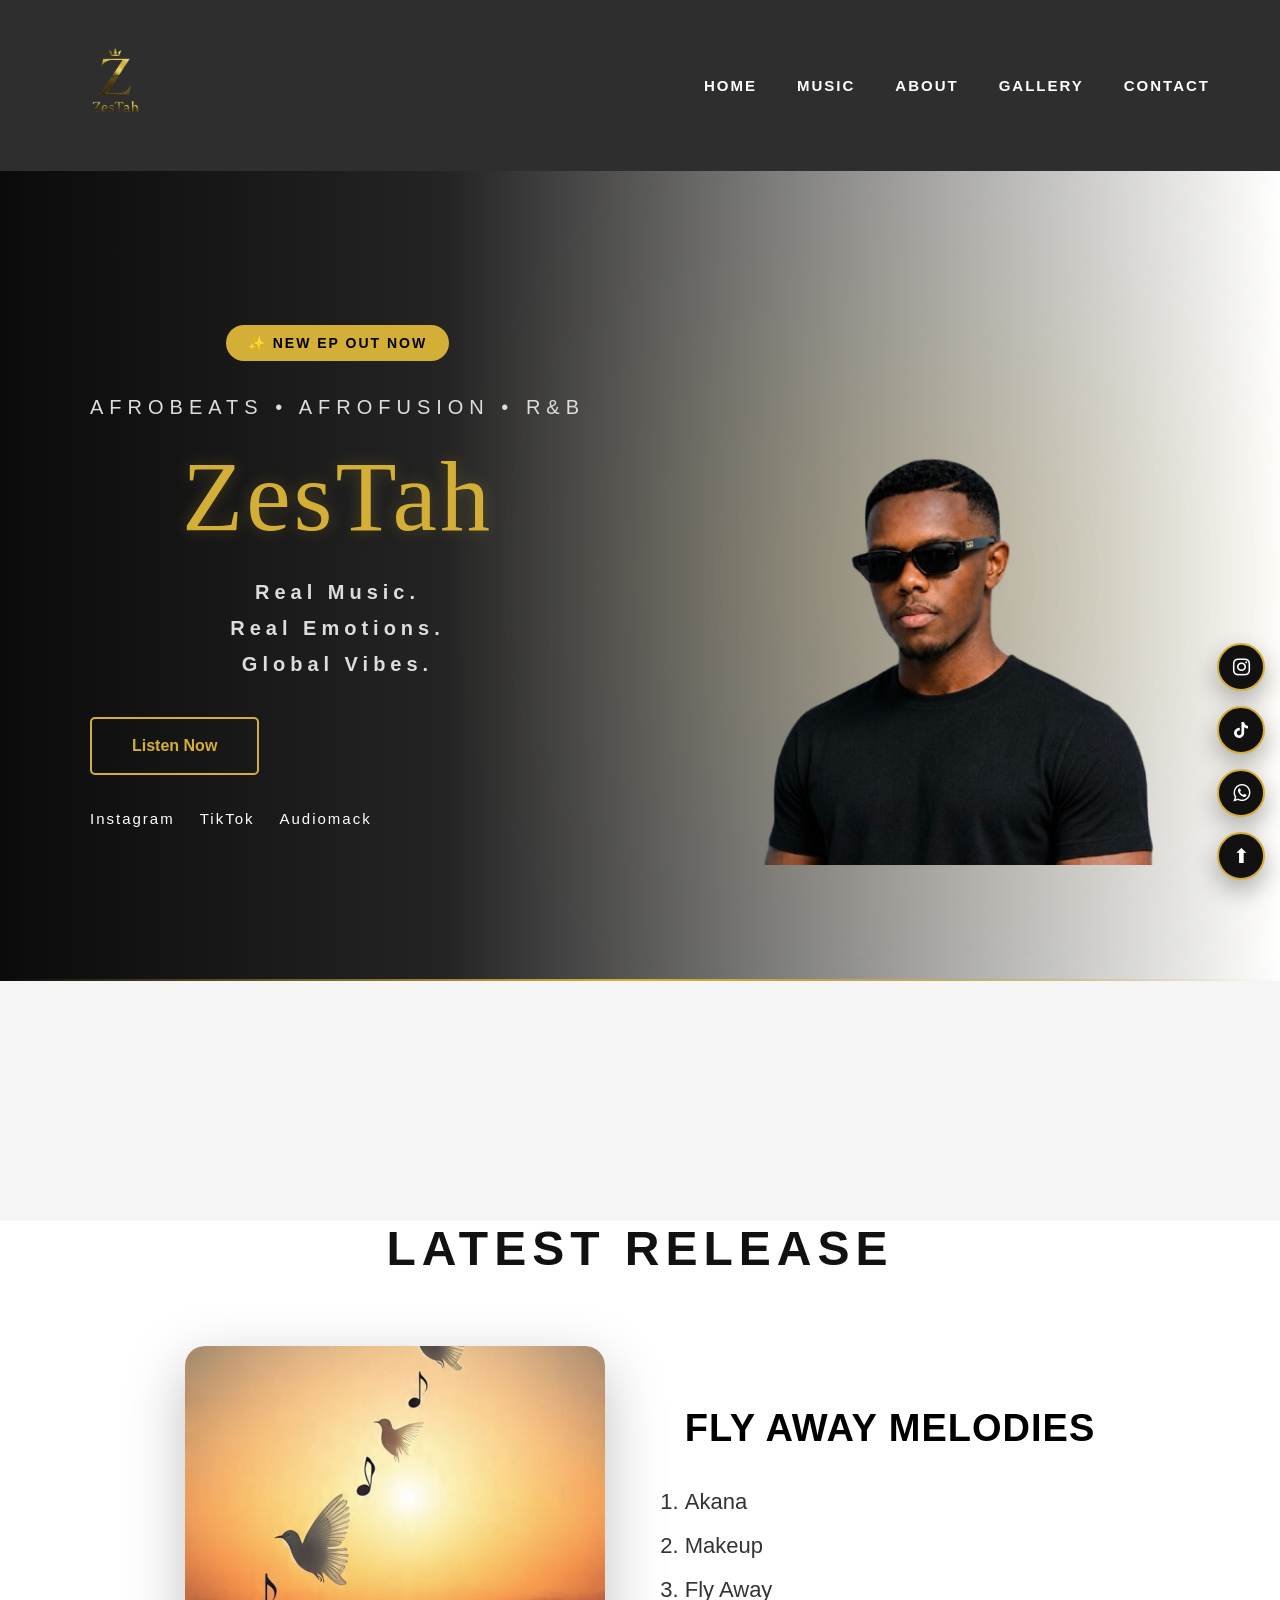
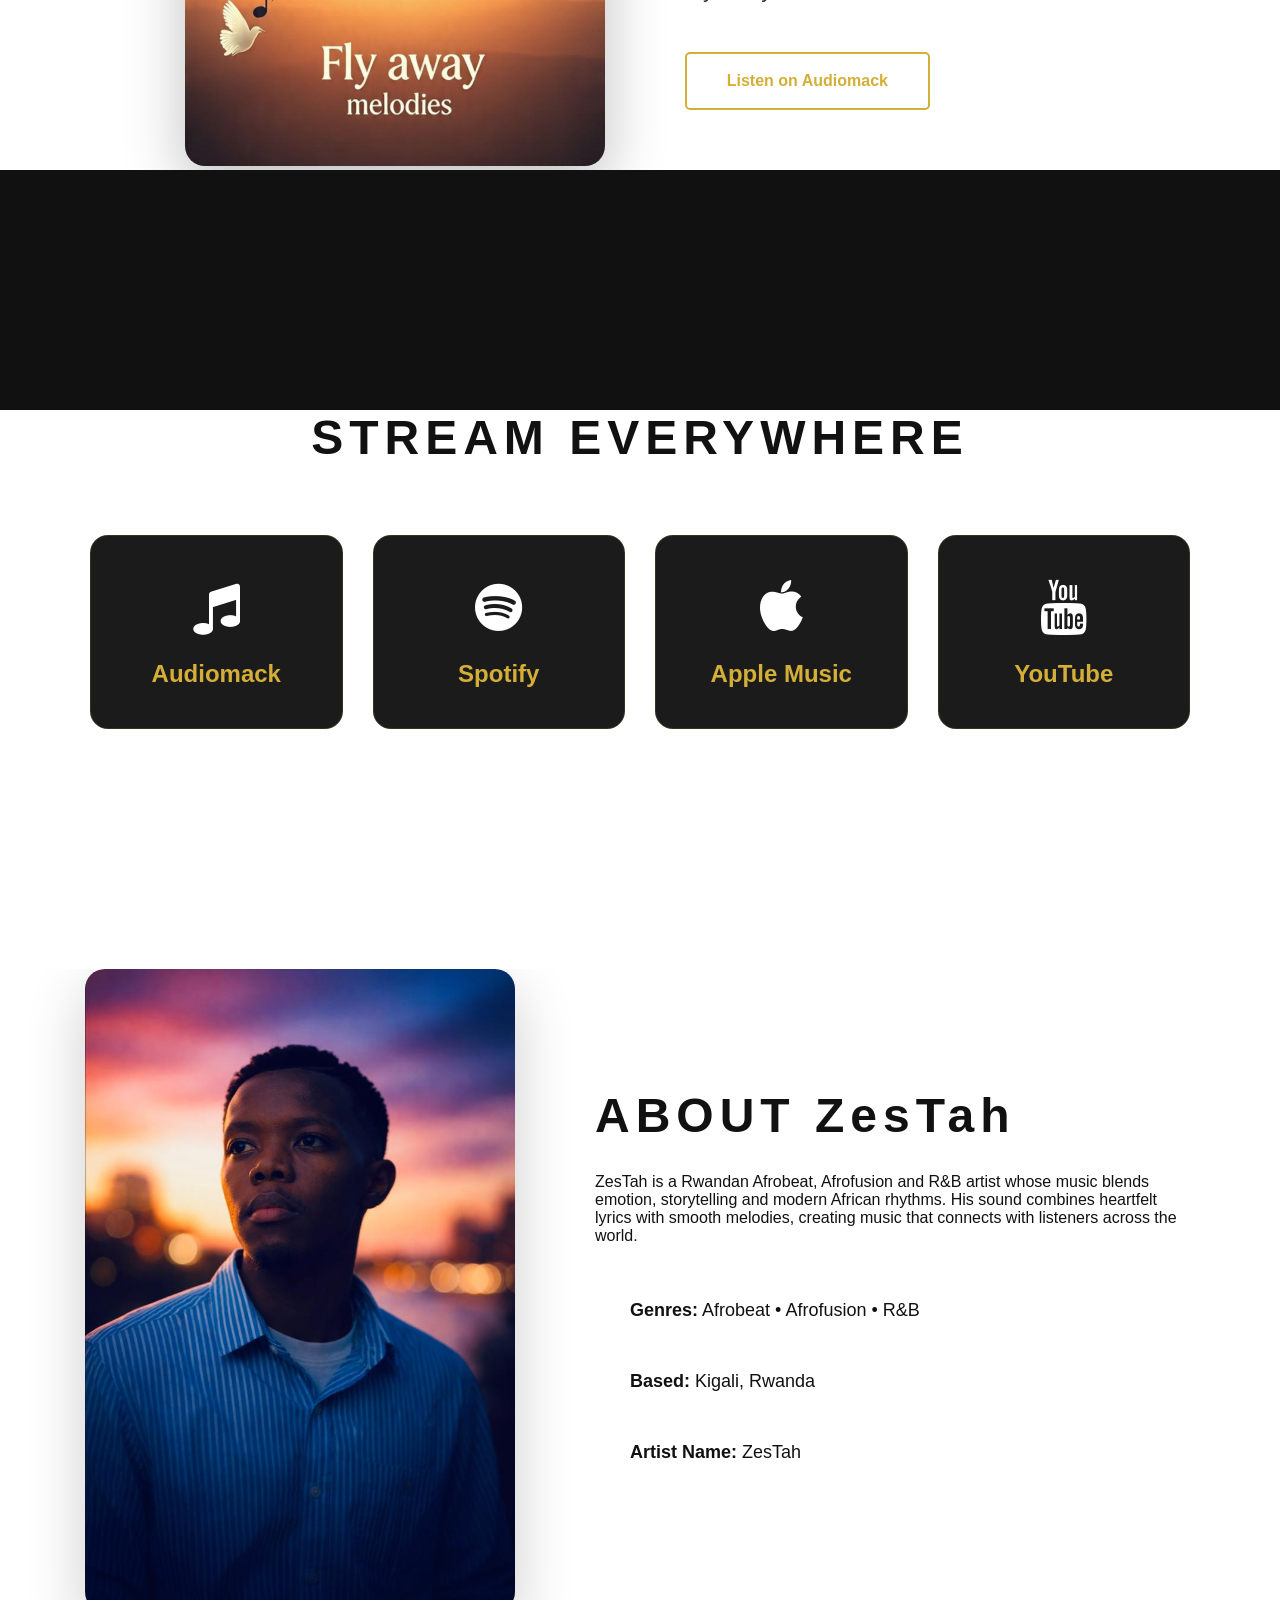
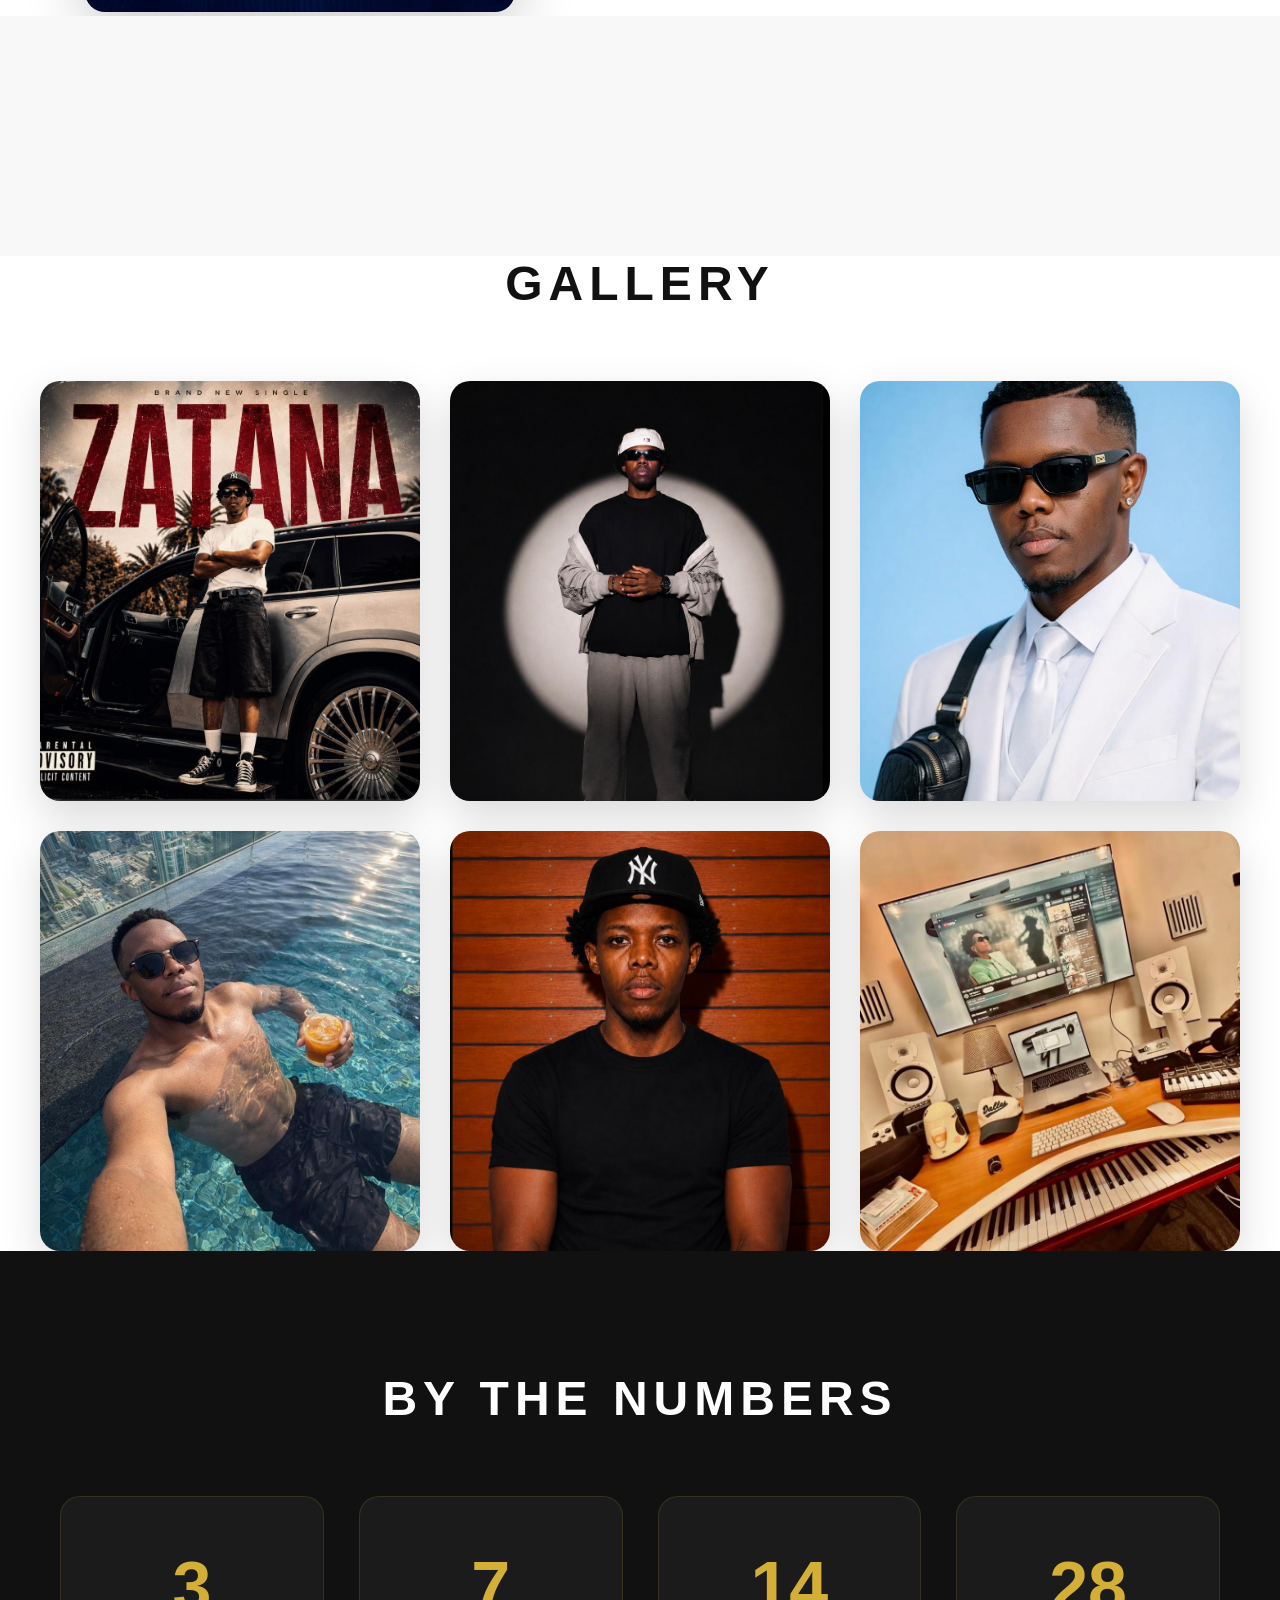
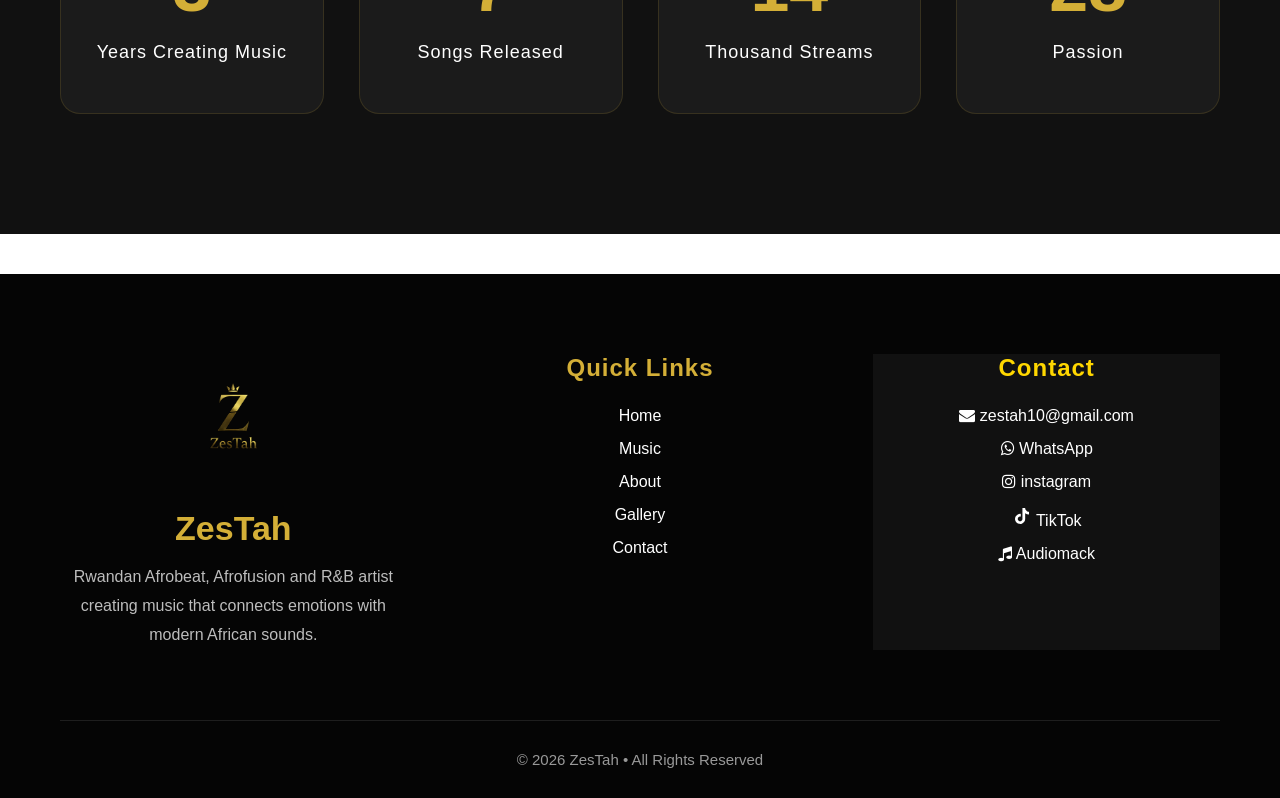
==== src/home/index.html @ 608566f7 "Add files via upload" ====
<!DOCTYPE html>
<html lang="en">

<head>

    <meta charset="UTF-8">

    <meta name="viewport" content="width=device-width, initial-scale=1.0">

    <title>ZesTah | Official Website</title>

    <meta name="description" content="Official website of ZesTah - Afrobeat, Afrofusion & R&B artist from Rwanda.">

    <meta name="keywords" content="ZesTah,Rwanda,Afrobeats,Music,Artist">

    <meta name="author" content="ZesTah">

    <link rel="icon" href="../../assets/logos/logo.png">

    <link rel="stylesheet" href="index.css">

    <link rel="stylesheet" href="https://cdnjs.cloudflare.com/ajax/libs/font-awesome/4.7.0/css/font-awesome.min.css">

    <script defer src="index.js"></script>

</head>

<body>

    <!-- ================= LOADER ================= -->

    <div id="loader">

        <div class="loader-content">

            <img src="../../assets/logos/logo.png" class="loader-logo" alt="ZesTah Logo">

            <h1>ZesTah</h1>

            <div class="loader-line"></div>

        </div>

    </div>
    <!-- SCROLL PROGRESS -->

    <div id="progress-bar"></div>

    <div id="top"></div>

    <nav>

        <img src="../../assets/logos/logo.png" class="logo" alt="ZesTah Logo">

        <div class="menu-toggle" id="menu-toggle">
            ☰
        </div>

        <div class="nav-links" id="nav-links">

            <a href="#top">Home</a>
            <a href="#music">Music</a>
            <a href="#about">About</a>
            <a href="#gallery">Gallery</a>
            <a href="#contact">Contact</a>

        </div>

    </nav>

    <!-- HERO -->
    <section class="hero hidden">

        <div class="hero-content">

            <span class="hero-badge">
                ✨ NEW EP OUT NOW
            </span>

            <p class="genre">
                AFROBEATS • AFROFUSION • R&B
            </p>

            <h1>ZesTah</h1>

            <p class="tagline">
                Real Music.<br>
                Real Emotions.<br>
                Global Vibes.
            </p>

            <div class="hero-buttons">

                <a class="btn" href="https://audiomack.com/ya_zestah/album/fly-away-melodies?share-user-id=39836770"
                    target="_blank" rel="noopener noreferrer">

                    Listen Now
                </a>

            </div>

            <div class="social-links">

                <a href="https://www.instagram.com/zest_the_1st" target="_blank">
                    Instagram
                </a>

                <a href="https://www.tiktok.com/@_zestah_" target="_blank">
                    TikTok
                </a>

                <a href="https://audiomack.com/ya_zestah" target="_blank">
                    Audiomack
                </a>

            </div>

        </div>

        <div class="hero-image">

            <div class="gold-glow"></div>

            <img src="../../assets/images/image.10.photo.png" class="artist-image" alt="ZesTah">

        </div>

    </section>

    <!-- MUSIC SECTION -->
    <section id="music" class="hidden"></section>

    <h2 class="section-title">LATEST RELEASE</h2>

    <div class="music-container">

        <div class="album-image">

            <img src="../../assets/covers/fly-away-melodies.jpg" alt="Fly Away Melodies">

        </div>

        <div class="album-info">

            <h3>FLY AWAY MELODIES</h3>

            <ol>
                <li>Akana</li>
                <li>Makeup</li>
                <li>Fly Away</li>
            </ol>

            <a href="https://audiomack.com/ya_zestah/album/fly-away-melodies?share-user-id=39836770" target="_blank"
                rel="noopener noreferrer" class="btn">
                Listen on Audiomack
            </a>

        </div>

    </div>

    </section>
    <section id="streaming" class="hidden"></section>

    <h2 class="section-title">STREAM EVERYWHERE</h2>

    <div class="streaming-grid">

        <a href="https://audiomack.com/ya_zestah" target="_blank" rel="noopener noreferrer" class="stream-card">
            <i class="fa fa-music"></i>
            <h4>Audiomack</h4>
        </a>

        <a href="#" class="stream-card">
            <i class="fa fa-spotify" aria-hidden="true"></i>
            <h4>Spotify</h4>
        </a>

        <a href="#" class="stream-card">
            <i class="fa fa-apple" aria-hidden="true"></i>
            <h4>Apple Music</h4>
        </a>

        <a href="#" class="stream-card">
            <i class="fa fa-youtube" aria-hidden="true"></i>
            <h4>YouTube</h4>
        </a>

    </div>

    </section>
    <!-- ABOUT -->

    <section id="about" class="hidden"></section>

    <div class="about-container">

        <div class="about-image">
            <img src="../../assets/images/photo.image.png.jpeg" alt="ZesTah">
        </div>

        <div class="about-text">

            <h2 class="section-title">ABOUT ZesTah</h2>

            <p>
                ZesTah is a Rwandan Afrobeat, Afrofusion and R&B artist whose
                music blends emotion, storytelling and modern African rhythms.
                His sound combines heartfelt lyrics with smooth melodies,
                creating music that connects with listeners across the world.
            </p>

            <div class="about-details">

                <div class="detail">
                    <span></span>
                    <p><strong>Genres:</strong> Afrobeat • Afrofusion • R&B</p>
                </div>

                <div class="detail">
                    <span></span>
                    <p><strong>Based:</strong> Kigali, Rwanda</p>
                </div>

                <div class="detail">
                    <span></span>
                    <p><strong>Artist Name:</strong> ZesTah</p>
                </div>

            </div>

        </div>

    </div>

    </section>
    <!-- GALLERY -->

    <section id="gallery" class="hidden"></section>

    <h2 class="section-title">GALLERY</h2>

    <div class="gallery-grid">

        <div class="gallery-item">
            <img src="../../assets/gallery/1st image.png.jpeg" alt="ZesTah">
        </div>

        <div class="gallery-item">
            <img src="../../assets/gallery/image.new. photo.jpeg" alt="ZesTah">
        </div>

        <div class="gallery-item">
            <img src="../../assets/gallery/3rd image.png.jpeg" alt="ZesTah">
        </div>

        <div class="gallery-item">
            <img src="../../assets/gallery/image. photo.pnj.jpeg" alt="ZesTah">
        </div>

        <div class="gallery-item">
            <img src="../../assets/gallery/image new.png.jpeg" alt="ZesTah">
        </div>

        <div class="gallery-item">
            <img src="../../assets/gallery/6th image.png.jpeg" alt="ZesTah">
        </div>

    </div>

    <!-- ================= STATS ================= -->

    <section id="stats">

        <h2 class="section-title">BY THE NUMBERS</h2>

        <div class="stats-grid">

            <div class="stat-box">

                <h2 class="counter" data-target="8">0</h2>

                <p>Years Creating Music</p>

            </div>

            <div class="stat-box">

                <h2 class="counter" data-target="25">0</h2>

                <p>Songs Released</p>

            </div>

            <div class="stat-box">

                <h2 class="counter" data-target="50">0</h2>

                <p>Thousand Streams</p>

            </div>

            <div class="stat-box">

                <h2 class="counter" data-target="100">0</h2>

                <p>Passion</p>

            </div>

        </div>

    </section>

    </section>
    <!-- FOOTER -->
    <footer class="footer">

        <div class="footer-container">

            <!-- LEFT -->

            <div class="footer-column">

                <img src="../../assets/logos/logo.png" class="footer-logo" alt="ZesTah">

                <h2>ZesTah</h2>

                <p>

                    Rwandan Afrobeat, Afrofusion and R&B artist creating music that
                    connects emotions with modern African sounds.

                </p>

            </div>

            <!-- CENTER -->

            <div class="footer-column">

                <h3>Quick Links</h3>

                <a href="#top">Home</a>

                <a href="#music">Music</a>

                <a href="#about">About</a>

                <a href="#gallery">Gallery</a>

                <a href="#contact">Contact</a>

            </div>

            <!-- RIGHT -->

            <div class="footer-column" id="contact">

                <h3>Contact</h3>

                <a href="mailto:zestah10@gmail.com">

                    <i class="fa fa-envelope"></i>
                    zestah10@gmail.com

                </a>

                <a href="https://wa.me/250786679471" target="_blank">

                    <i class="fa fa-whatsapp"></i> WhatsApp

                </a>

                <a href="https://www.instagram.com/zest_the_1st" target="_blank">

                    <i class="fa fa-instagram"></i>
                    instagram
                </a>


                <a href="https://www.tiktok.com/@_zestah_" target="_blank">

                    <svg xmlns="http://www.w3.org/2000/svg" height="20" width="20" viewBox="0 0 640 640">
                        <path fill="rgb(255, 255, 255)"
                            d="M544.5 273.9C500.5 274 457.5 260.3 421.7 234.7L421.7 413.4C421.7 446.5 411.6 478.8 392.7 506C373.8 533.2 347.1 554 316.1 565.6C285.1 577.2 251.3 579.1 219.2 570.9C187.1 562.7 158.3 545 136.5 520.1C114.7 495.2 101.2 464.1 97.5 431.2C93.8 398.3 100.4 365.1 116.1 336C131.8 306.9 156.1 283.3 185.7 268.3C215.3 253.3 248.6 247.8 281.4 252.3L281.4 342.2C266.4 337.5 250.3 337.6 235.4 342.6C220.5 347.6 207.5 357.2 198.4 369.9C189.3 382.6 184.4 398 184.5 413.8C184.6 429.6 189.7 444.8 199 457.5C208.3 470.2 221.4 479.6 236.4 484.4C251.4 489.2 267.5 489.2 282.4 484.3C297.3 479.4 310.4 469.9 319.6 457.2C328.8 444.5 333.8 429.1 333.8 413.4L333.8 64L421.8 64C421.7 71.4 422.4 78.9 423.7 86.2C426.8 102.5 433.1 118.1 442.4 131.9C451.7 145.7 463.7 157.5 477.6 166.5C497.5 179.6 520.8 186.6 544.6 186.6L544.6 274z" />
                    </svg>
                    TikTok
                </a>

                <a href="https://audiomack.com/ya_zestah" target="_blank">

                    <i class="fa fa-music"></i>
                    Audiomack
                </a>

            </div>

        </div>

        <div class="footer-bottom">

            © 2026 ZesTah • All Rights Reserved

        </div>

    </footer>

    <!-- LIGHTBOX -->

    <div class="lightbox" id="lightbox">

        <span class="close-lightbox">&times;</span>

        <img id="lightbox-img" src="" alt="Gallery Image">

    </div>

    <script src="index.js"></script>

    <!-- FLOATING SOCIALS -->

    <div class="floating-socials">

        <a href="https://www.instagram.com/zest_the_1st" target="_blank" title="Instagram">
            <i class="fa fa-instagram
             "></i>
        </a>

        <a href="https://www.tiktok.com/@_zestah_" target="_blank" title="TikTok">
            <svg xmlns="http://www.w3.org/2000/svg" height="20" width="20"
                viewBox="0 0 640 640"><!--!Font Awesome Free v7.3.1 by @fontawesome - https://fontawesome.com License - https://fontawesome.com/license/free Copyright 2026 Fonticons, Inc.-->
                <path fill="rgb(255, 255, 255)"
                    d="M544.5 273.9C500.5 274 457.5 260.3 421.7 234.7L421.7 413.4C421.7 446.5 411.6 478.8 392.7 506C373.8 533.2 347.1 554 316.1 565.6C285.1 577.2 251.3 579.1 219.2 570.9C187.1 562.7 158.3 545 136.5 520.1C114.7 495.2 101.2 464.1 97.5 431.2C93.8 398.3 100.4 365.1 116.1 336C131.8 306.9 156.1 283.3 185.7 268.3C215.3 253.3 248.6 247.8 281.4 252.3L281.4 342.2C266.4 337.5 250.3 337.6 235.4 342.6C220.5 347.6 207.5 357.2 198.4 369.9C189.3 382.6 184.4 398 184.5 413.8C184.6 429.6 189.7 444.8 199 457.5C208.3 470.2 221.4 479.6 236.4 484.4C251.4 489.2 267.5 489.2 282.4 484.3C297.3 479.4 310.4 469.9 319.6 457.2C328.8 444.5 333.8 429.1 333.8 413.4L333.8 64L421.8 64C421.7 71.4 422.4 78.9 423.7 86.2C426.8 102.5 433.1 118.1 442.4 131.9C451.7 145.7 463.7 157.5 477.6 166.5C497.5 179.6 520.8 186.6 544.6 186.6L544.6 274z" />
            </svg>
        </a>

        <a href="https://wa.me/250786679471" target="_blank" title="WhatsApp">
            <i class="fa fa-whatsapp"></i>

        </a>

        <a href="#top" title="Back to Top">
            ⬆
        </a>

    </div>
</body>

</html>
---- src/home/index.css ----
body {
    margin: 0;
    font-family: Arial, sans-serif;
    background: #ffffff;
    color: #111;
    font-family: 'Lucida Sans', 'Lucida Sans Regular', 'Lucida Grande', 'Lucida Sans Unicode', Geneva, Verdana, sans-serif;
}

*,
*::before,
*::after {
    box-sizing: border-box;
    margin: 0;
    padding: 0;
}

/* NAV */
nav {
    display: flex;
    justify-content: space-between;
    align-items: center;
    padding: 18px 70px;
    background: rgba(0, 0, 0, .82);
    backdrop-filter: blur(18px);
    position: sticky;
    top: 0;
    z-index: 1000;
}

nav h1 {
    margin: 0;
    font-size: 22px;
    letter-spacing: 2px;
}

nav div {
    display: flex;
    gap: 40px;
}

nav a {
    color: white;
    text-decoration: none;
    font-size: 15px;
    font-weight: 600;
    letter-spacing: 2px;
    text-transform: uppercase;
    transition: .35s;
    position: relative;
}

nav a::after {
    content: "";
    position: absolute;
    left: 0;
    bottom: -6px;
    width: 0;
    height: 2px;
    background: #d4af37;
    transition: .3s;
}

nav a:hover::after {
    width: 100%;
}

nav a:hover {
    color: #d4af37;
}

html {
    scroll-behavior: smooth;
}


/* HERO */
.hero {
    display: flex;
    align-items: center;
    justify-content: space-between;
    min-height: calc(100vh - 90px);
    padding: 60px 90px;
    background: linear-gradient(90deg,
            #0b0b0b 0%,
            #242424 35%,
            #9d9d9d 70%,
            #ffffff 100%);
    overflow: hidden;
    position: relative;
}

.hero::after {
    content: "";
    position: absolute;
    bottom: 0;
    left: 0;
    width: 100%;
    height: 2px;
    background: linear-gradient(90deg,
            transparent,
            #d4af37,
            transparent);
}

.hero p {
    font-size: 20px;
    margin-top: 10px;
    color: #ddd;
}

.btn {
    display: inline-block;
    padding: 18px 40px;
    border: 2px solid #d4af37;
    color: #d4af37;
    text-decoration: none;
    font-weight: bold;
    border-radius: 5px;
    transition: .4s;
}

.btn:hover {

    background: #d4af37;

    color: black;

    transform:

        translateY(-6px) scale(1.06);

    box-shadow:

        0 20px 50px rgba(212, 175, 55, .5);

}

a {
    transition: 0.3s;
}

/* a:hover {
    opacity: 0.7;
} */

/* SECTION */
section {
    padding: 120px 60px;
    text-align: center;
}

#music {
    background: #f5f5f5;
}

h3 {
    font-size: 40px;
    color: black;
    margin-bottom: 40px;
    letter-spacing: 1px;
}

/* EP CARD */


#about p {
    font-size: 18px;
    line-height: 1.8;
    color: #333;
}

/* FOOTER */
footer {
    background: black;
    color: white;
    text-align: center;
    padding: 20px;
    margin-top: 40px;
}

.logo {
    width: 90px;
    height: auto;
    display: block;
    transition: .3s;
}

.logo:hover {
    transform: scale(1.08) rotate(-2deg);
}

.hero-buttons {
    display: flex;
    gap: 20px;
    margin-top: 35px;
}

.secondary {
    background: transparent;
    color: white;
    border: 1px solid white;
}

.secondary:hover {
    background: white;
    color: black;
}

#contact {
    background: #111;
    color: white;
}

#contact h3 {
    color: gold;
}

#contact .btn {
    width: 200px;
    text-align: center;
}

@keyframes fadeUp {
    from {
        opacity: 0;
        transform: translateY(20px);
    }

    to {
        opacity: 1;
        transform: translateY(0);
    }
}

.hero-content {
    max-width: 550px;
    z-index: 2;
}

.artist-image {
    width: 520px;
    max-width: 100%;
    height: auto;
    object-fit: contain;
    animation: fadeUp 1.2s ease-out;
    transition: .4s;
}

.artist-image:hover {
    transform: scale(1.03);
}

.hero-content h1 {

    font-size: 100px;
    font-family: Georgia, serif;
    color: #d4af37;
    font-weight: 400;
    margin: 20px 0;
    letter-spacing: 3px;
    text-shadow:
        0 0 15px rgba(212, 175, 55, .25);

    animation: fadeUp 1s ease;

}

.genre {
    letter-spacing: 6px;
    font-size: 18px;
    color: white;
    text-transform: uppercase;
    margin-bottom: 20px;
}

.tagline {
    font-size: 36px;
    font-weight: 600;
    line-height: 1.8;
    color: white;
    letter-spacing: 5px;
}

/* ================= MUSIC ================= */


.section-title {
    text-align: center;
    font-size: 48px;
    letter-spacing: 6px;
    margin-bottom: 70px;
}

.music-container {
    max-width: 1200px;
    margin: auto;
    display: flex;
    align-items: center;
    justify-content: center;
    gap: 80px;
}

.album-image img {
    width: 420px;
    border-radius: 20px;
    box-shadow: 0 20px 60px rgba(0, 0, 0, .25);
}

.album-info {
    text-align: left;
}

.album-info h3 {
    font-size: 38px;
    margin-bottom: 30px;
}

.album-info ol {
    font-size: 22px;
    line-height: 2;
    margin-bottom: 40px;
}

.album-info li {
    color: #333;
}

/* ================= ABOUT ================= */

#about {
    background: #fff;
}

.about-container {
    max-width: 1200px;
    margin: auto;
    display: flex;
    align-items: center;
    justify-content: center;
    gap: 80px;
}

.about-image img {
    width: 430px;
    border-radius: 20px;
    box-shadow: 0 20px 60px rgba(0, 0, 0, .2);
}

.about-text {
    max-width: 600px;
    text-align: left;
}

.about-text .section-title {
    text-align: left;
    margin-bottom: 30px;
}

.about-details {
    margin-top: 40px;
}

.detail {
    display: flex;
    align-items: center;
    gap: 20px;
    margin-bottom: 20px;
    padding: 15px;
    border-radius: 12px;
    transition: .3s;
}

.detail:hover {
    background: #f3f3f3;
    transform: translateX(10px);
}

.detail span {
    font-size: 28px;
}

.detail p {
    margin: 0;
    font-size: 18px;
}

@media (max-width:768px) {

    .hero {
        flex-direction: column;
        text-align: center;
        padding: 60px 20px;
    }

    .hero-content h1 {
        font-size: 60px;
    }

    .genre {
        font-size: 14px;
    }

    .tagline {
        font-size: 24px;
    }

    .artist-image {
        width: 300px;
        margin-top: 40px;
    }

    nav {
        flex-direction: column;
        gap: 20px;
        padding: 20px;
    }

    section {
        padding: 80px 20px;
    }

    .music-container {
        flex-direction: column;
        text-align: center;
    }

    .album-info {
        text-align: center;
    }

    .album-image img {
        width: 300px;
    }

    .about-container {
        flex-direction: column;
        text-align: center;
    }

    .about-text {
        text-align: center;
    }

    .about-image img {
        width: 280px;
    }

    .detail {
        justify-content: center;
    }

    .streaming-grid {
        grid-template-columns: 1fr;
    }

    .gallery-grid {
        grid-template-columns: 1fr;
    }

    .gallery-item img {
        height: 350px;
    }

}


/* ================= STREAMING ================= */

#streaming {
    background: #111;
    color: white;
}

#streaming .section-title {
    color: #d4af37;
}

.streaming-grid {
    max-width: 1100px;
    text-align: center;
    margin: 60px auto 0;
    display: grid;
    grid-template-columns: repeat(auto-fit, minmax(220px, 1fr));
    gap: 30px;
}

.stream-card {
    background: #1b1b1b;
    border: 1px solid rgba(212, 175, 55, .15);
    border-radius: 18px;
    padding: 40px 20px;
    text-decoration: none;
    color: white;
    transition: .35s;
}

.stream-card:hover {
    transform: translateY(-10px);
    border-color: #d4af37;
    box-shadow: 0 1px 1px rgba(212, 175, 55, .3);
}

.stream-card {
    font-size: 55px;
}

.stream-card h4 {
    margin-top: 20px;
    font-size: 24px;
    color: #d4af37;
}

/* ================= GALLERY ================= */

#gallery {
    background: #f8f8f8;
}

.gallery-grid {
    max-width: 1200px;
    margin: 60px auto 0;
    display: grid;
    grid-template-columns: repeat(auto-fit, minmax(280px, 1fr));
    gap: 30px;
}

.gallery-item {
    overflow: hidden;
    border-radius: 20px;
    box-shadow: 0 15px 40px rgba(0, 0, 0, .15);
    cursor: pointer;
}

.gallery-item img {
    width: 100%;
    height: 420px;
    object-fit: cover;
    display: block;
    transition: transform .5s ease;
}

.gallery-item:hover img {
    transform: scale(1.08);
}

.gallery-item {

    transition: .45s;

}

.gallery-item:hover {

    transform:

        translateY(-12px) scale(1.02);

    box-shadow:

        0 25px 60px rgba(0, 0, 0, .25);

}

/* ===== PREMIUM HERO ===== */

.hero-badge {

    display: inline-block;
    padding: 10px 22px;
    background: #d4af37;
    color: black;
    font-weight: bold;
    border-radius: 40px;
    margin-bottom: 25px;
    letter-spacing: 2px;
    font-size: 14px;
}

.hero-image {

    position: relative;
    display: flex;
    justify-content: center;
    align-items: center;

}

.gold-glow {

    position: absolute;
    width: 420px;
    height: 420px;
    background: #d4af37;
    border-radius: 50%;
    filter: blur(140px);
    opacity: .28;
    z-index: 0;

}

.artist-image {

    position: relative;
    z-index: 2;
    top: 70px;

}

.social-links {

    display: flex;
    gap: 25px;
    margin-top: 35px;

}

.social-links a {

    color: white;
    text-decoration: none;
    font-size: 15px;
    letter-spacing: 2px;
    transition: .3s;

}

.social-links a:hover {

    color: #d4af37;
    transform: translateY(-3px);

}

/* ================= LIGHTBOX ================= */

.lightbox {

    position: fixed;
    top: 0;
    left: 0;
    width: 100%;
    height: 100%;
    background: rgba(0, 0, 0, .92);

    display: flex;
    justify-content: center;
    align-items: center;

    opacity: 0;
    visibility: hidden;

    transition: .35s;

    z-index: 9999;

}

.lightbox.active {

    opacity: 1;
    visibility: visible;

}

.lightbox img {

    max-width: 90%;
    max-height: 85%;
    border-radius: 18px;
    box-shadow: 0 25px 80px rgba(0, 0, 0, .6);

    animation: fadeUp .4s;

}

.close-lightbox {

    position: absolute;
    top: 30px;
    right: 45px;

    font-size: 55px;

    color: white;

    cursor: pointer;

    transition: .3s;

}

.close-lightbox:hover {

    color: #d4af37;

}

/* ================= SCROLL ANIMATIONS ================= */

.hidden {

    opacity: 0;
    transform: translateY(70px);
    transition: all .8s ease;

}

.show {

    opacity: 1;
    transform: translateY(0);

}

/* ================= MOBILE MENU ================= */

.menu-toggle {

    display: none;
    font-size: 35px;
    color: white;
    cursor: pointer;

}

.nav-links {

    display: flex;
    gap: 40px;

}

@media(max-width:768px) {

    .menu-toggle {

        display: block;

    }

    .nav-links {

        position: absolute;

        top: 80px;
        left: 0;

        width: 100%;

        background: #111;

        display: flex;
        flex-direction: column;

        align-items: center;

        padding: 30px 0;

        gap: 25px;

        transform: translateY(-150%);
        transition: .4s;

    }

    .nav-links.active {

        transform: translateY(0);

    }

}

.footer {

    padding: 60px 25px;

}

.footer-container {

    text-align: center;

}

.footer-column {

    align-items: center;

}

/* ================= FLOATING SOCIALS ================= */

.floating-socials {

    position: fixed;

    right: 25px;
    bottom: 35px;

    display: flex;
    flex-direction: column;

    gap: 15px;

    z-index: 999;

}

.floating-socials a {

    width: 55px;
    height: 55px;

    display: flex;
    justify-content: center;
    align-items: center;

    background: #111;

    color: white;

    text-decoration: none;

    font-size: 24px;

    border-radius: 50%;

    border: 2px solid #d4af37;

    transition: .35s;

    box-shadow: 0 10px 25px rgba(0, 0, 0, .3);

}

.floating-socials a:hover {

    background: #d4af37;

    color: black;

    transform: scale(1.15) rotate(10deg);

    box-shadow: 0 20px 35px rgba(212, 175, 55, .4);

}

.floating-socials {

    right: 15px;
    bottom: 20px;

}

.floating-socials a {

    width: 48px;
    height: 48px;

    font-size: 20px;

}

/* ================= STATS ================= */

#stats {

    background: #111;
    color: white;

}

.stats-grid {

    max-width: 1200px;
    margin: auto;

    display: grid;
    grid-template-columns: repeat(auto-fit, minmax(220px, 1fr));

    gap: 35px;

    margin-top: 60px;

}

.stat-box {

    background: #1b1b1b;

    padding: 50px 20px;

    border-radius: 20px;

    border: 1px solid rgba(212, 175, 55, .15);

    transition: .35s;

}

.stat-box:hover {

    transform: translateY(-10px);

    border-color: #d4af37;

    box-shadow: 0 20px 45px rgba(212, 175, 55, .18);

}

.counter {

    font-size: 70px;

    color: #d4af37;

    margin-bottom: 15px;

}

.stat-box p {

    font-size: 18px;

    color: white;

    letter-spacing: 1px;

}

/* ================= LOADER ================= */

#loader {

    position: fixed;

    top: 0;
    left: 0;

    width: 100%;
    height: 100%;

    background: #000;

    display: flex;
    justify-content: center;
    align-items: center;

    z-index: 99999;

    transition: opacity .8s ease,
        visibility .8s ease;

}

#loader.hide {

    opacity: 0;
    visibility: hidden;

}

.loader-content {

    text-align: center;

}

.loader-logo {

    width: 140px;

    animation: pulse 2s infinite;

}

.loader-content h1 {

    color: #d4af37;

    font-size: 70px;

    font-family: Georgia, serif;

    margin-top: 20px;

    letter-spacing: 4px;

}

.loader-line {

    width: 220px;
    height: 4px;

    background: #333;

    margin: 35px auto 0;

    border-radius: 50px;

    overflow: hidden;

    position: relative;

}

.loader-line::before {

    content: "";

    position: absolute;

    left: -100%;

    top: 0;

    width: 100%;
    height: 100%;

    background: #d4af37;

    animation: loading 2s linear infinite;

}

@keyframes loading {

    100% {

        left: 100%;

    }

}

@keyframes pulse {

    0% {

        transform: scale(1);

    }

    50% {

        transform: scale(1.08);

    }

    100% {

        transform: scale(1);

    }

}

/* ================= PROGRESS BAR ================= */

#progress-bar {

    position: fixed;

    top: 0;
    left: 0;

    width: 0%;
    height: 4px;

    background: #d4af37;

    z-index: 999999;

    box-shadow: 0 0 12px rgba(212, 175, 55, .7);

    transition: width .1s linear;

}

/* ================= FOOTER ================= */

.footer {

    background: #050505;

    color: white;

    padding: 80px 60px 30px;

}

.footer-container {

    max-width: 1300px;

    margin: auto;

    display: grid;

    grid-template-columns: repeat(auto-fit, minmax(260px, 1fr));

    gap: 60px;

}

.footer-column {

    display: flex;

    flex-direction: column;

}

.footer-logo {

    width: 90px;

    margin-bottom: 20px;

}

.footer-column h2 {

    color: #d4af37;

    margin-bottom: 15px;

    font-size: 34px;

}

.footer-column h3 {

    color: #d4af37;

    margin-bottom: 25px;

    font-size: 24px;

}

.footer-column p {

    line-height: 1.8;

    color: #bdbdbd;

}

.footer-column a {

    color: white;

    text-decoration: none;

    margin-bottom: 15px;

    transition: .3s;

}

.footer-column a:hover {

    color: #d4af37;

    padding-left: 10px;

}

.footer-bottom {

    margin-top: 70px;

    padding-top: 30px;

    border-top: 1px solid rgba(255, 255, 255, .1);

    text-align: center;

    color: #999;

    font-size: 15px;

}

/* ================= SCROLLBAR ================= */

::-webkit-scrollbar {

    width: 10px;

}

::-webkit-scrollbar-track {

    background: #111;

}

::-webkit-scrollbar-thumb {

    background: #d4af37;

    border-radius: 50px;

}

::-webkit-scrollbar-thumb:hover {

    background: #e8c55a;

}

/* ================= SCROLL ANIMATION ================= */

.hidden {

    opacity: 0;

    transform: translateY(60px);

    transition: 1s;

}

.show {

    opacity: 1;

    transform: translateY(0);

}

nav a.active {

    color: #d4af37;

}

nav a.active::after {

    width: 100%;

}

@keyframes float {

    0% {

        transform: translateY(0);

    }

    50% {

        transform: translateY(-15px);

    }

    100% {

        transform: translateY(0);

    }

}

.artist-image {

    animation:

        fadeUp 1s ease,

        float 5s ease-in-out infinite;

}
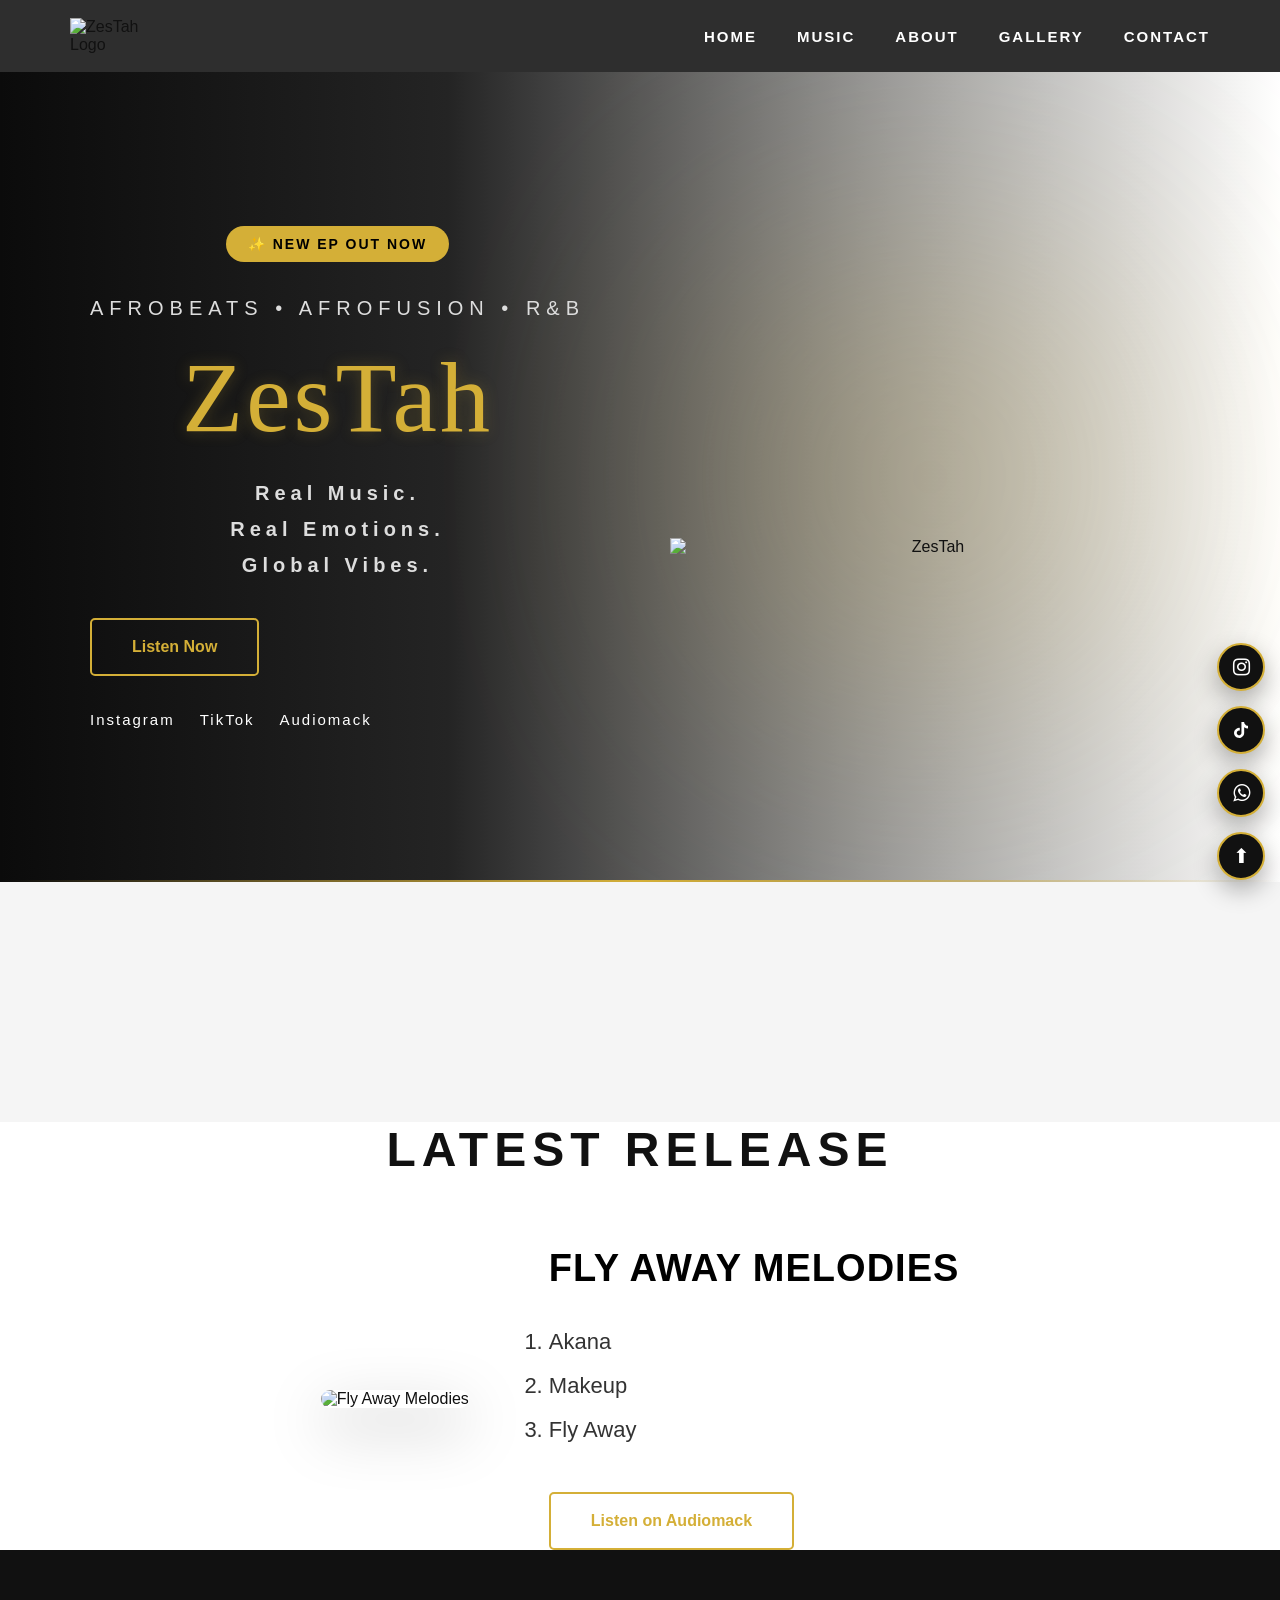
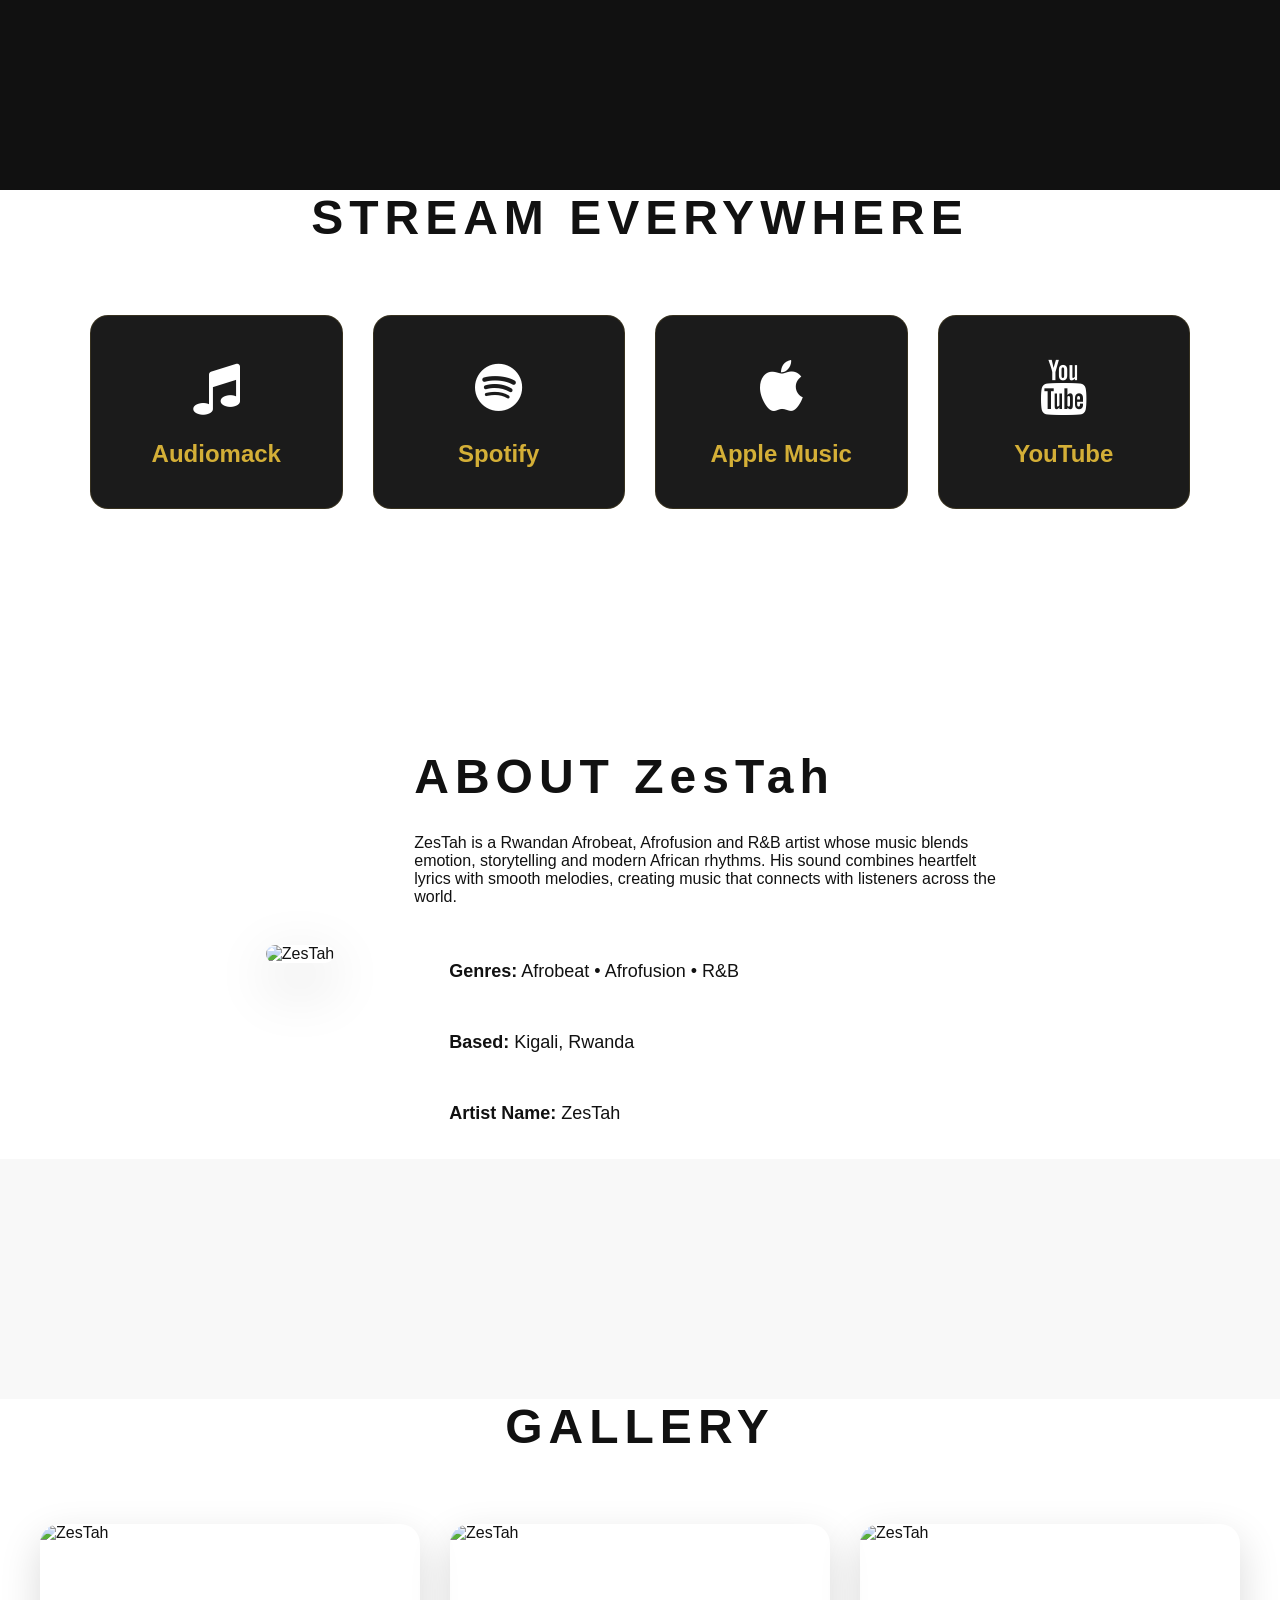
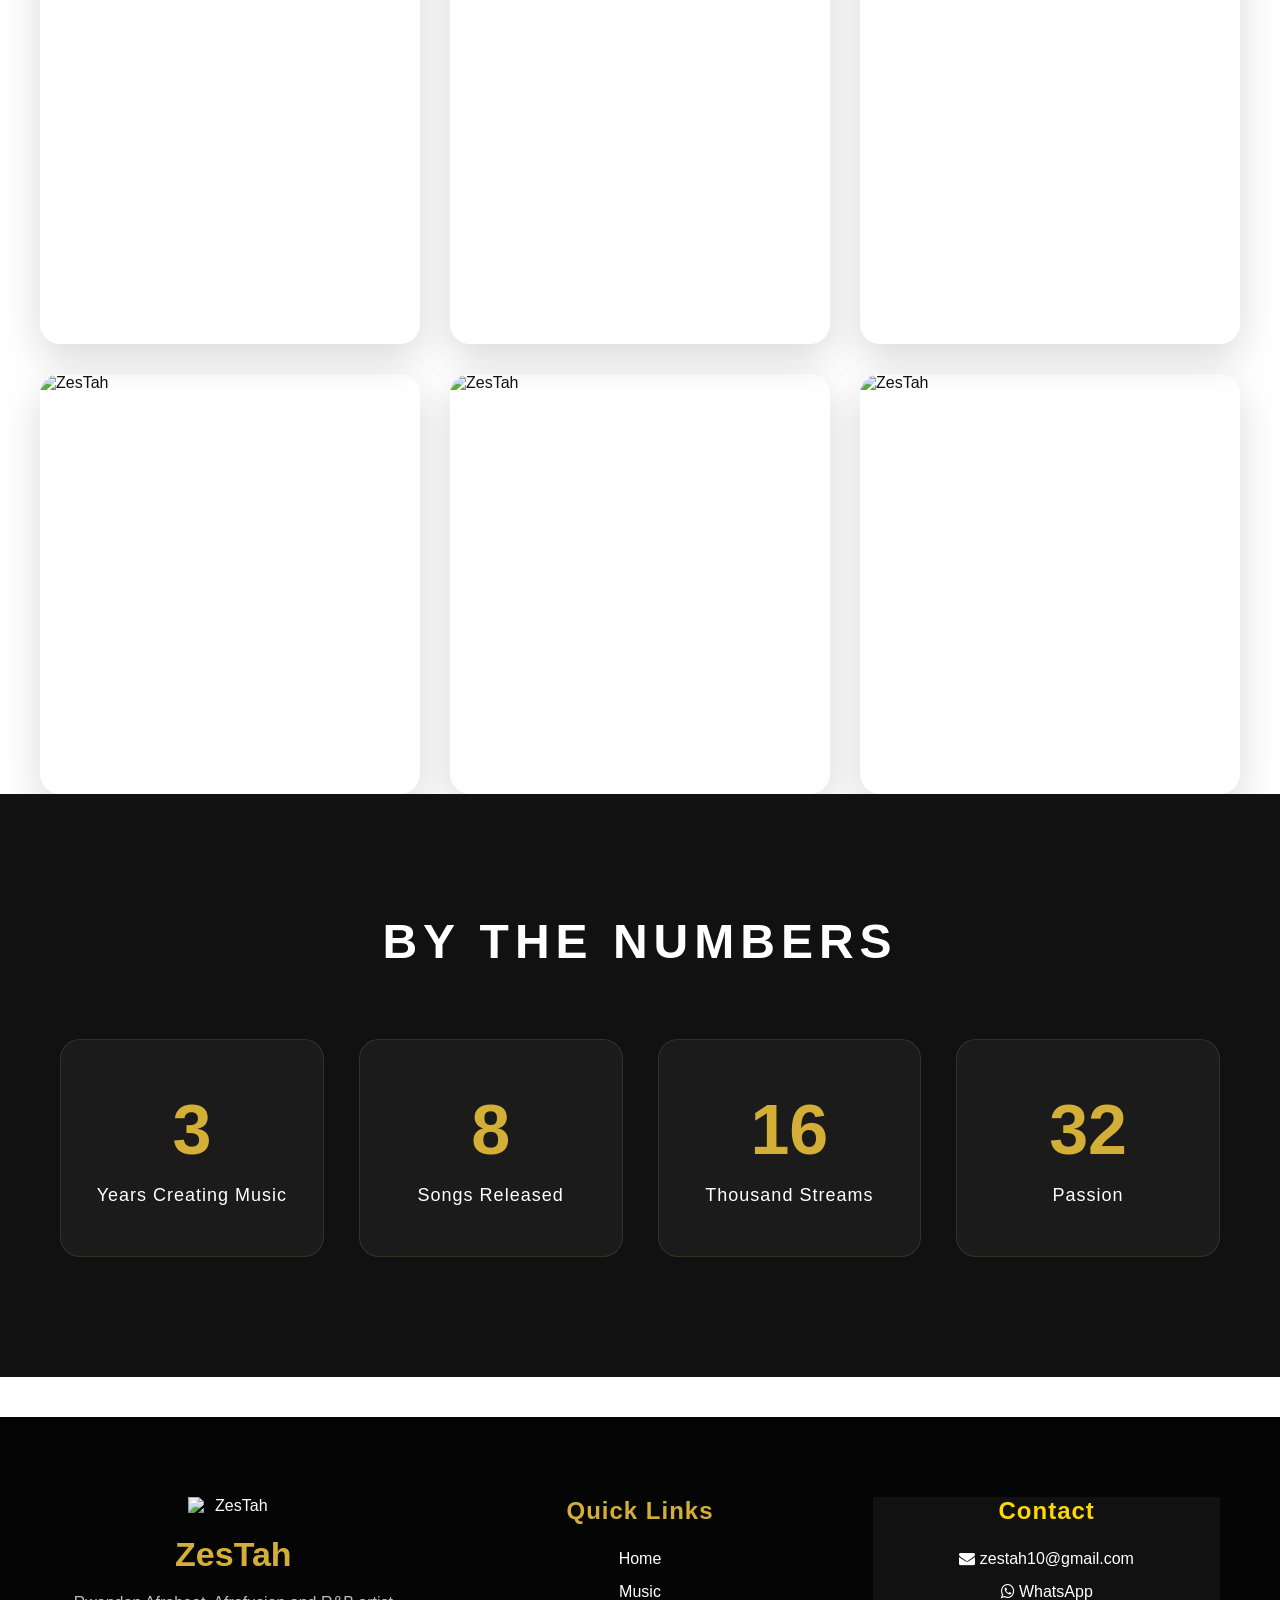
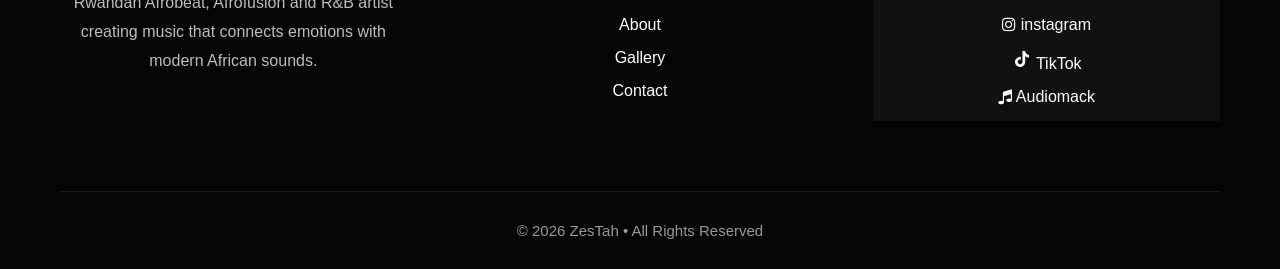
==== commit 294bd607: "Add files via upload" ====
--- a/src/home/index.html
+++ b/src/home/index.html
@@ -15,7 +15,7 @@
 
     <meta name="author" content="ZesTah">
 
-    <link rel="icon" href="../../assets/logos/logo.png">
+    <link rel="icon" href="assets/logos/logo.png">
 
     <link rel="stylesheet" href="index.css">
 
@@ -33,7 +33,7 @@
 
         <div class="loader-content">
 
-            <img src="../../assets/logos/logo.png" class="loader-logo" alt="ZesTah Logo">
+            <img src="assets/logos/logo.png" class="loader-logo" alt="ZesTah Logo">
 
             <h1>ZesTah</h1>
 
@@ -50,7 +50,7 @@
 
     <nav>
 
-        <img src="../../assets/logos/logo.png" class="logo" alt="ZesTah Logo">
+        <img src="assets/logos/logo.png" class="logo" alt="ZesTah Logo">
 
         <div class="menu-toggle" id="menu-toggle">
             ☰
@@ -121,7 +121,7 @@
 
             <div class="gold-glow"></div>
 
-            <img src="../../assets/images/image.10.photo.png" class="artist-image" alt="ZesTah">
+            <img src="assets/images/image.10.photo.png" class="artist-image" alt="ZesTah">
 
         </div>
 
@@ -136,7 +136,7 @@
 
         <div class="album-image">
 
-            <img src="../../assets/covers/fly-away-melodies.jpg" alt="Fly Away Melodies">
+            <img src="assets/covers/fly-away-melodies.jpg" alt="Fly Away Melodies">
 
         </div>
 
@@ -196,7 +196,7 @@
     <div class="about-container">
 
         <div class="about-image">
-            <img src="../../assets/images/photo.image.png.jpeg" alt="ZesTah">
+            <img src="assets/images/photo.image.png.jpeg" alt="ZesTah">
         </div>
 
         <div class="about-text">
@@ -243,27 +243,27 @@
     <div class="gallery-grid">
 
         <div class="gallery-item">
-            <img src="../../assets/gallery/1st image.png.jpeg" alt="ZesTah">
-        </div>
-
-        <div class="gallery-item">
-            <img src="../../assets/gallery/image.new. photo.jpeg" alt="ZesTah">
-        </div>
-
-        <div class="gallery-item">
-            <img src="../../assets/gallery/3rd image.png.jpeg" alt="ZesTah">
-        </div>
-
-        <div class="gallery-item">
-            <img src="../../assets/gallery/image. photo.pnj.jpeg" alt="ZesTah">
-        </div>
-
-        <div class="gallery-item">
-            <img src="../../assets/gallery/image new.png.jpeg" alt="ZesTah">
-        </div>
-
-        <div class="gallery-item">
-            <img src="../../assets/gallery/6th image.png.jpeg" alt="ZesTah">
+            <img src="assets/gallery/1st image.png.jpeg" alt="ZesTah">
+        </div>
+
+        <div class="gallery-item">
+            <img src="assets/gallery/image.new. photo.jpeg" alt="ZesTah">
+        </div>
+
+        <div class="gallery-item">
+            <img src="assets/gallery/3rd image.png.jpeg" alt="ZesTah">
+        </div>
+
+        <div class="gallery-item">
+            <img src="assets/gallery/image. photo.pnj.jpeg" alt="ZesTah">
+        </div>
+
+        <div class="gallery-item">
+            <img src="assets/gallery/image new.png.jpeg" alt="ZesTah">
+        </div>
+
+        <div class="gallery-item">
+            <img src="assets/gallery/6th image.png.jpeg" alt="ZesTah">
         </div>
 
     </div>
@@ -322,7 +322,7 @@
 
             <div class="footer-column">
 
-                <img src="../../assets/logos/logo.png" class="footer-logo" alt="ZesTah">
+                <img src="assets/logos/logo.png" class="footer-logo" alt="ZesTah">
 
                 <h2>ZesTah</h2>
 
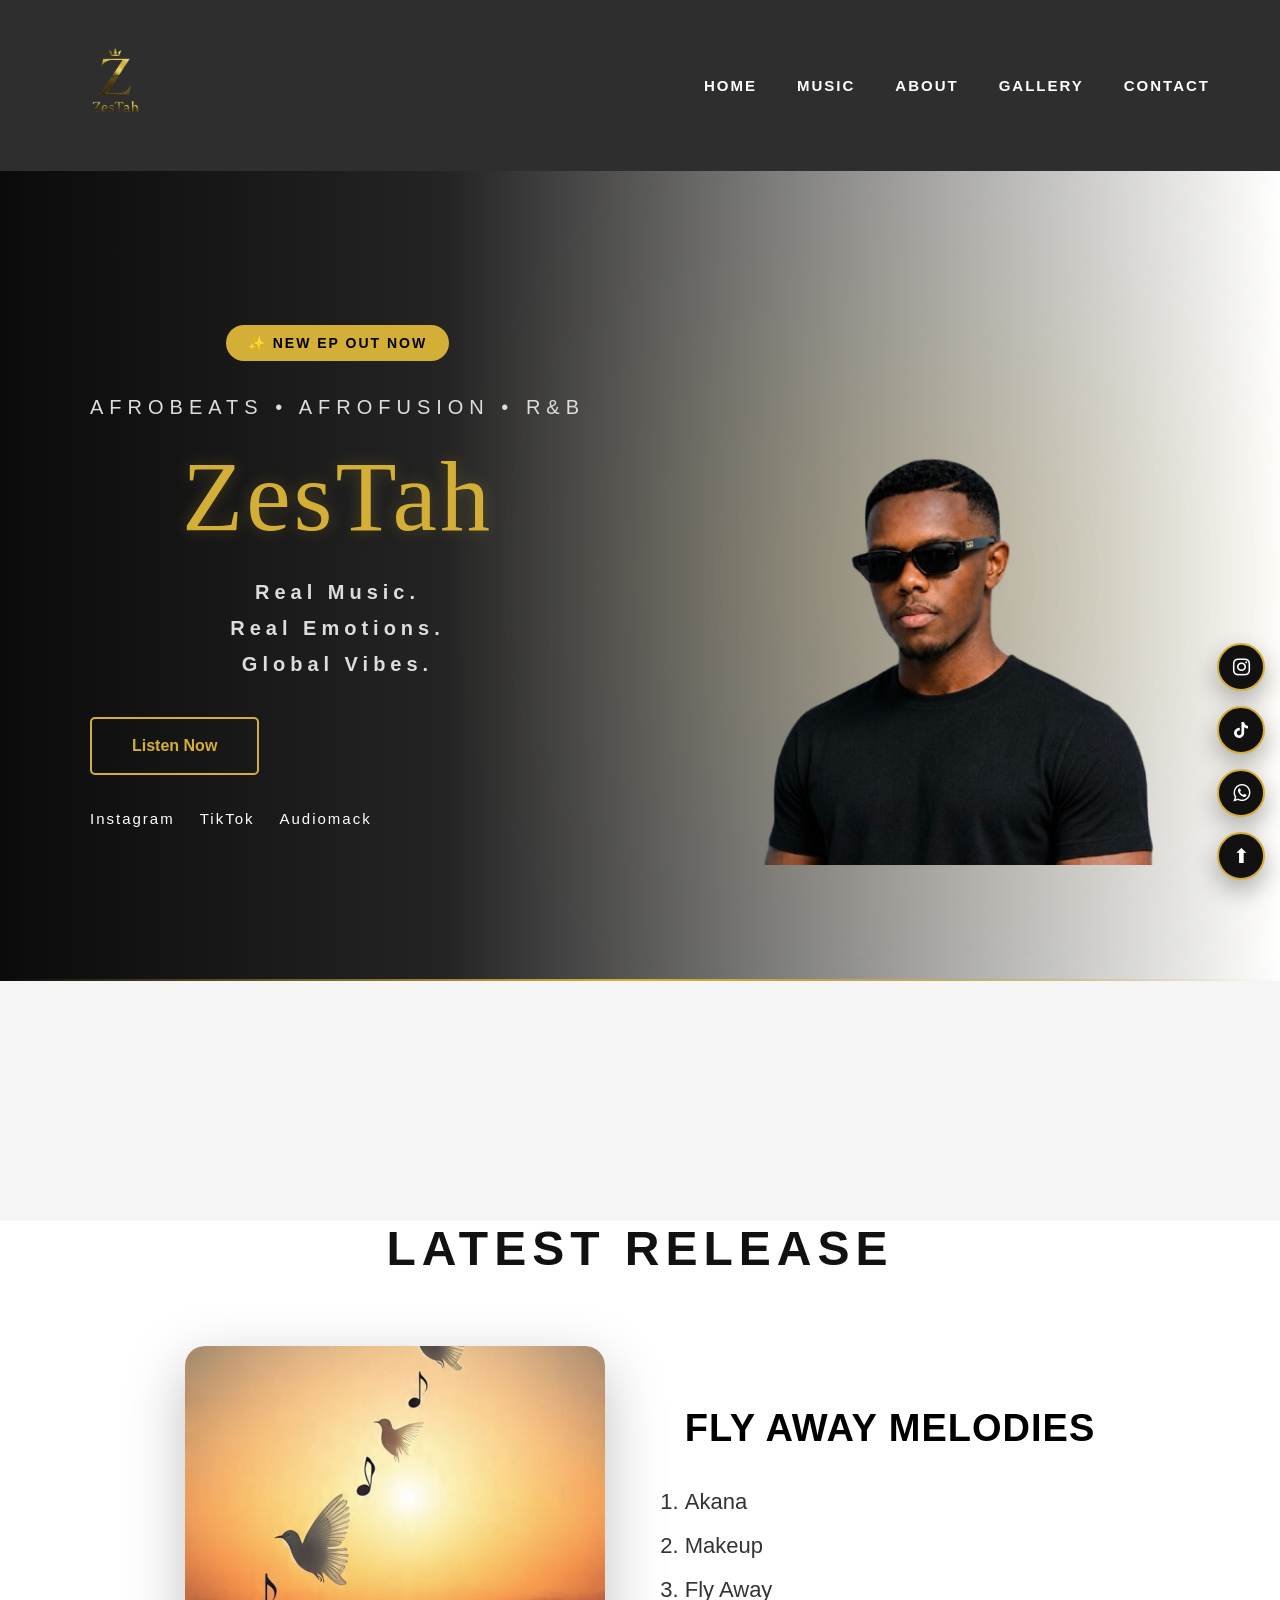
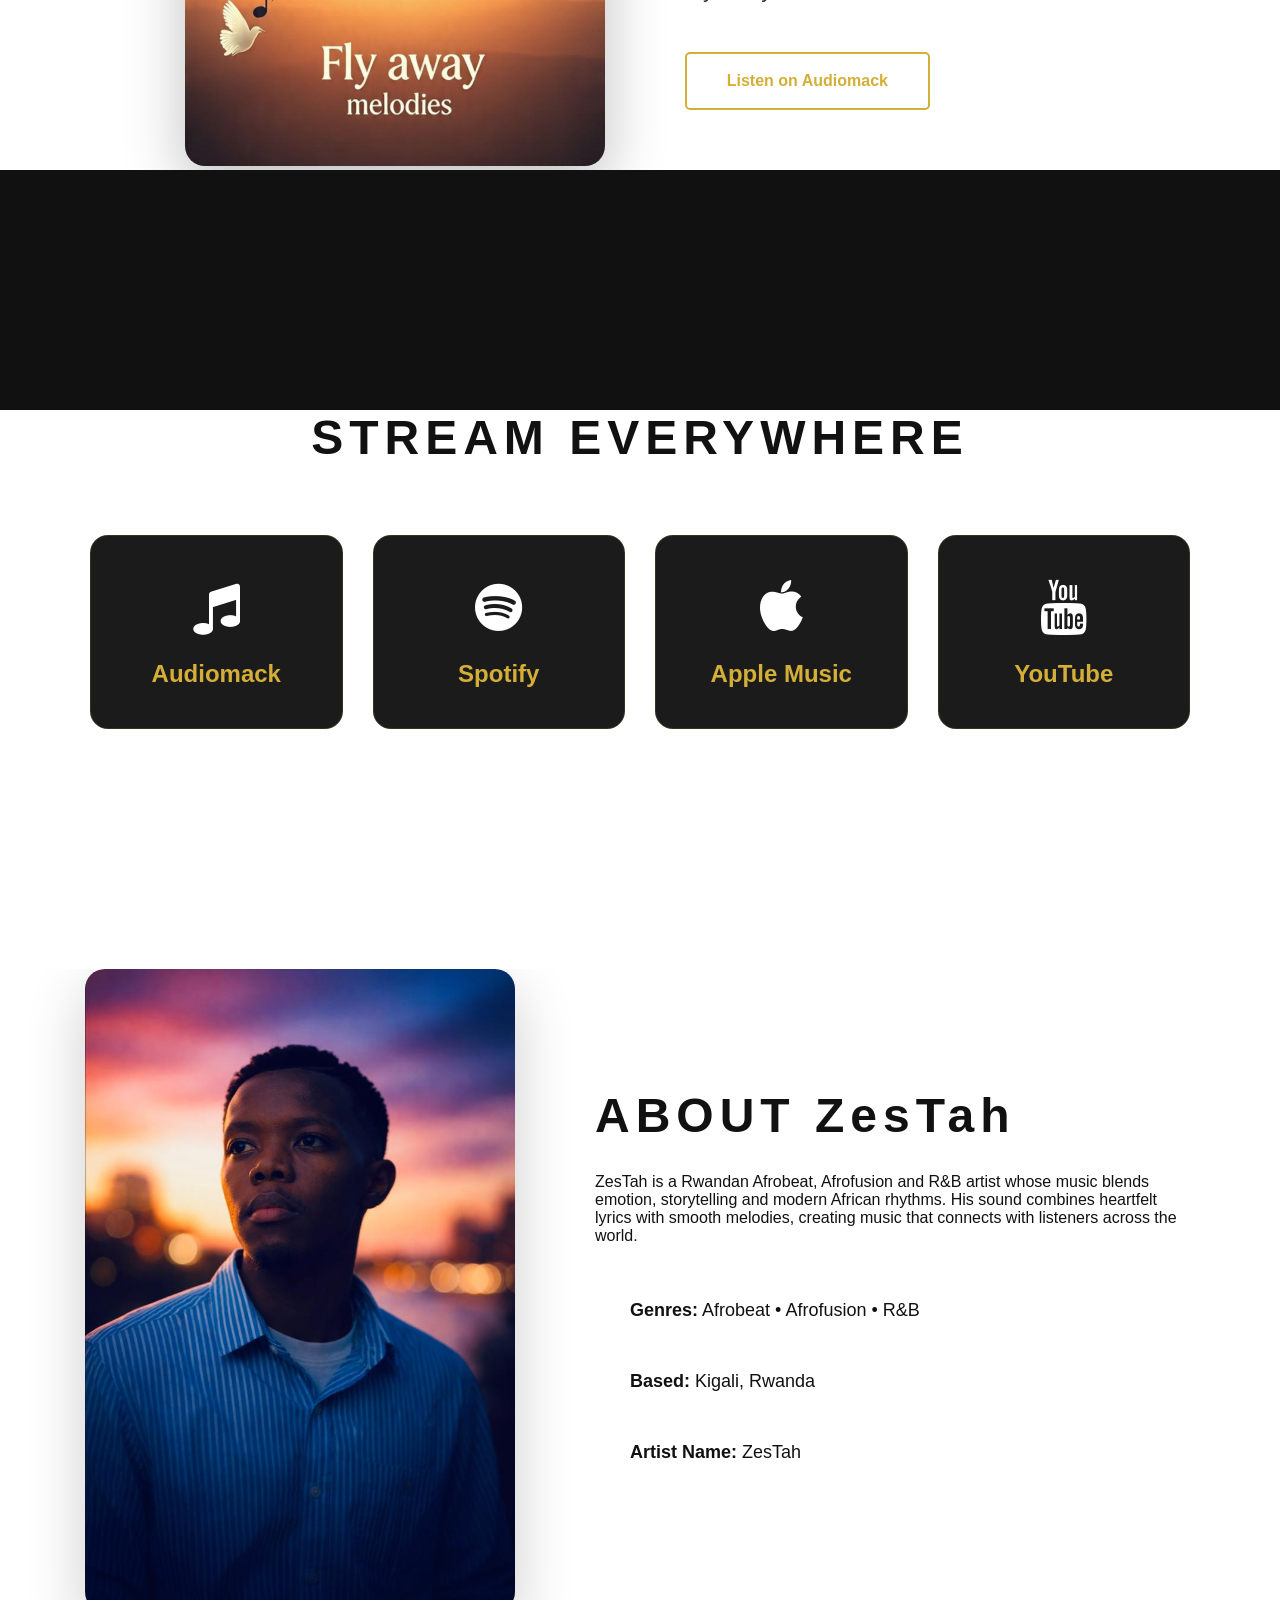
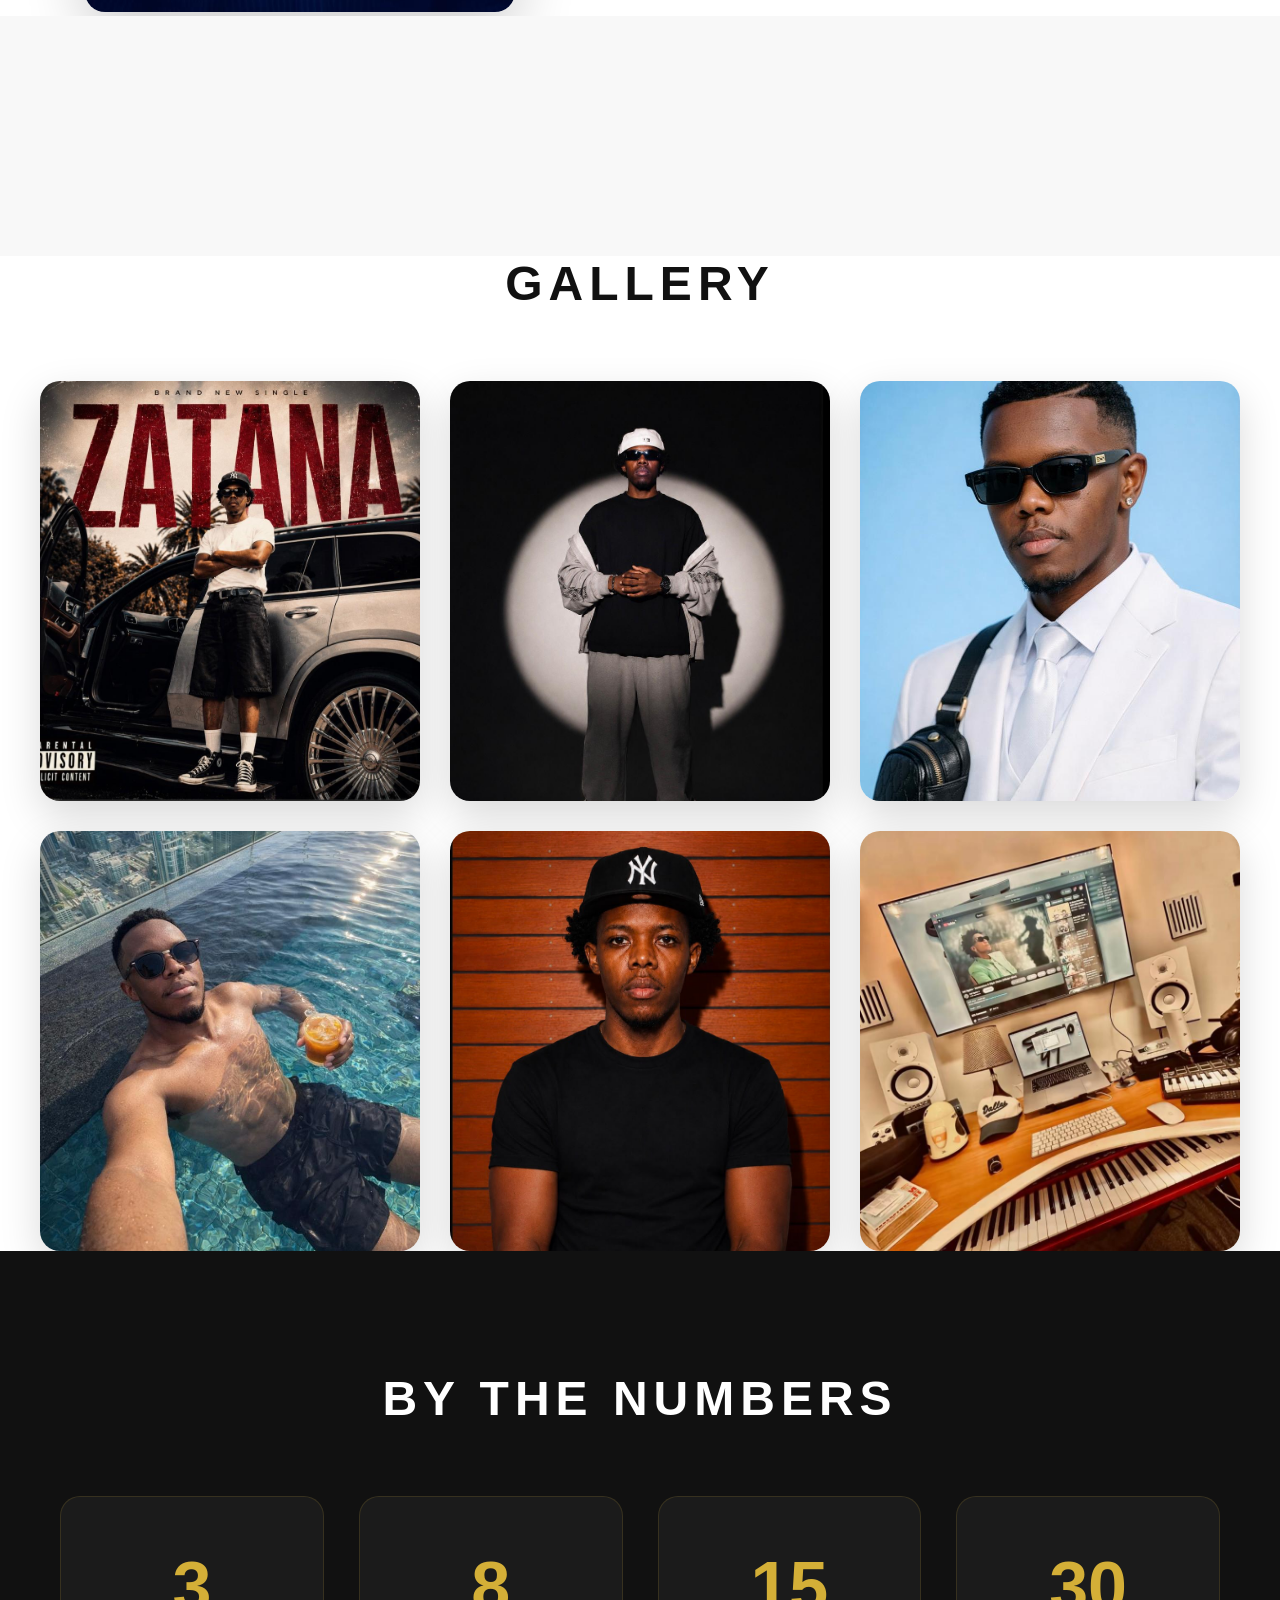
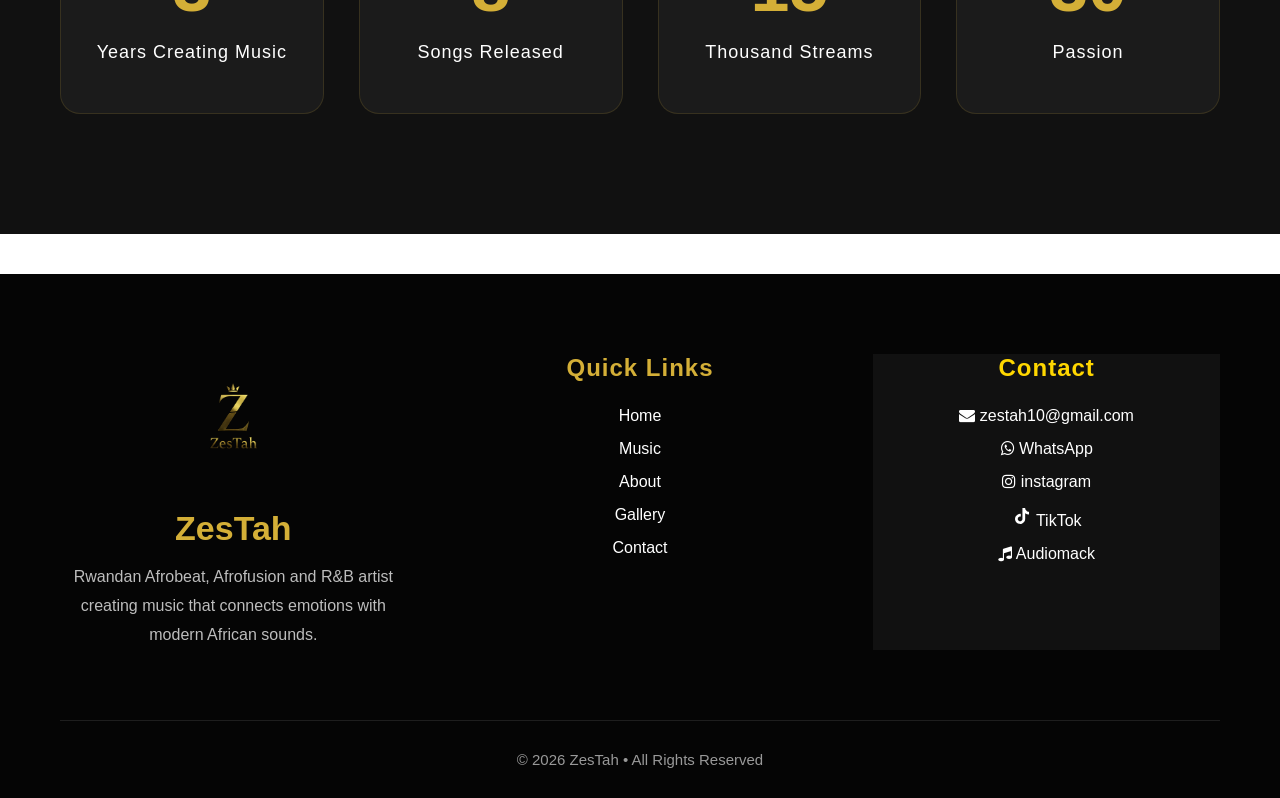
==== commit a44c7922: "Fix mobile layout" ====
--- a/src/home/index.html
+++ b/src/home/index.html
@@ -416,8 +416,6 @@
 
     </div>
 
-    <script src="index.js"></script>
-
     <!-- FLOATING SOCIALS -->
 
     <div class="floating-socials">
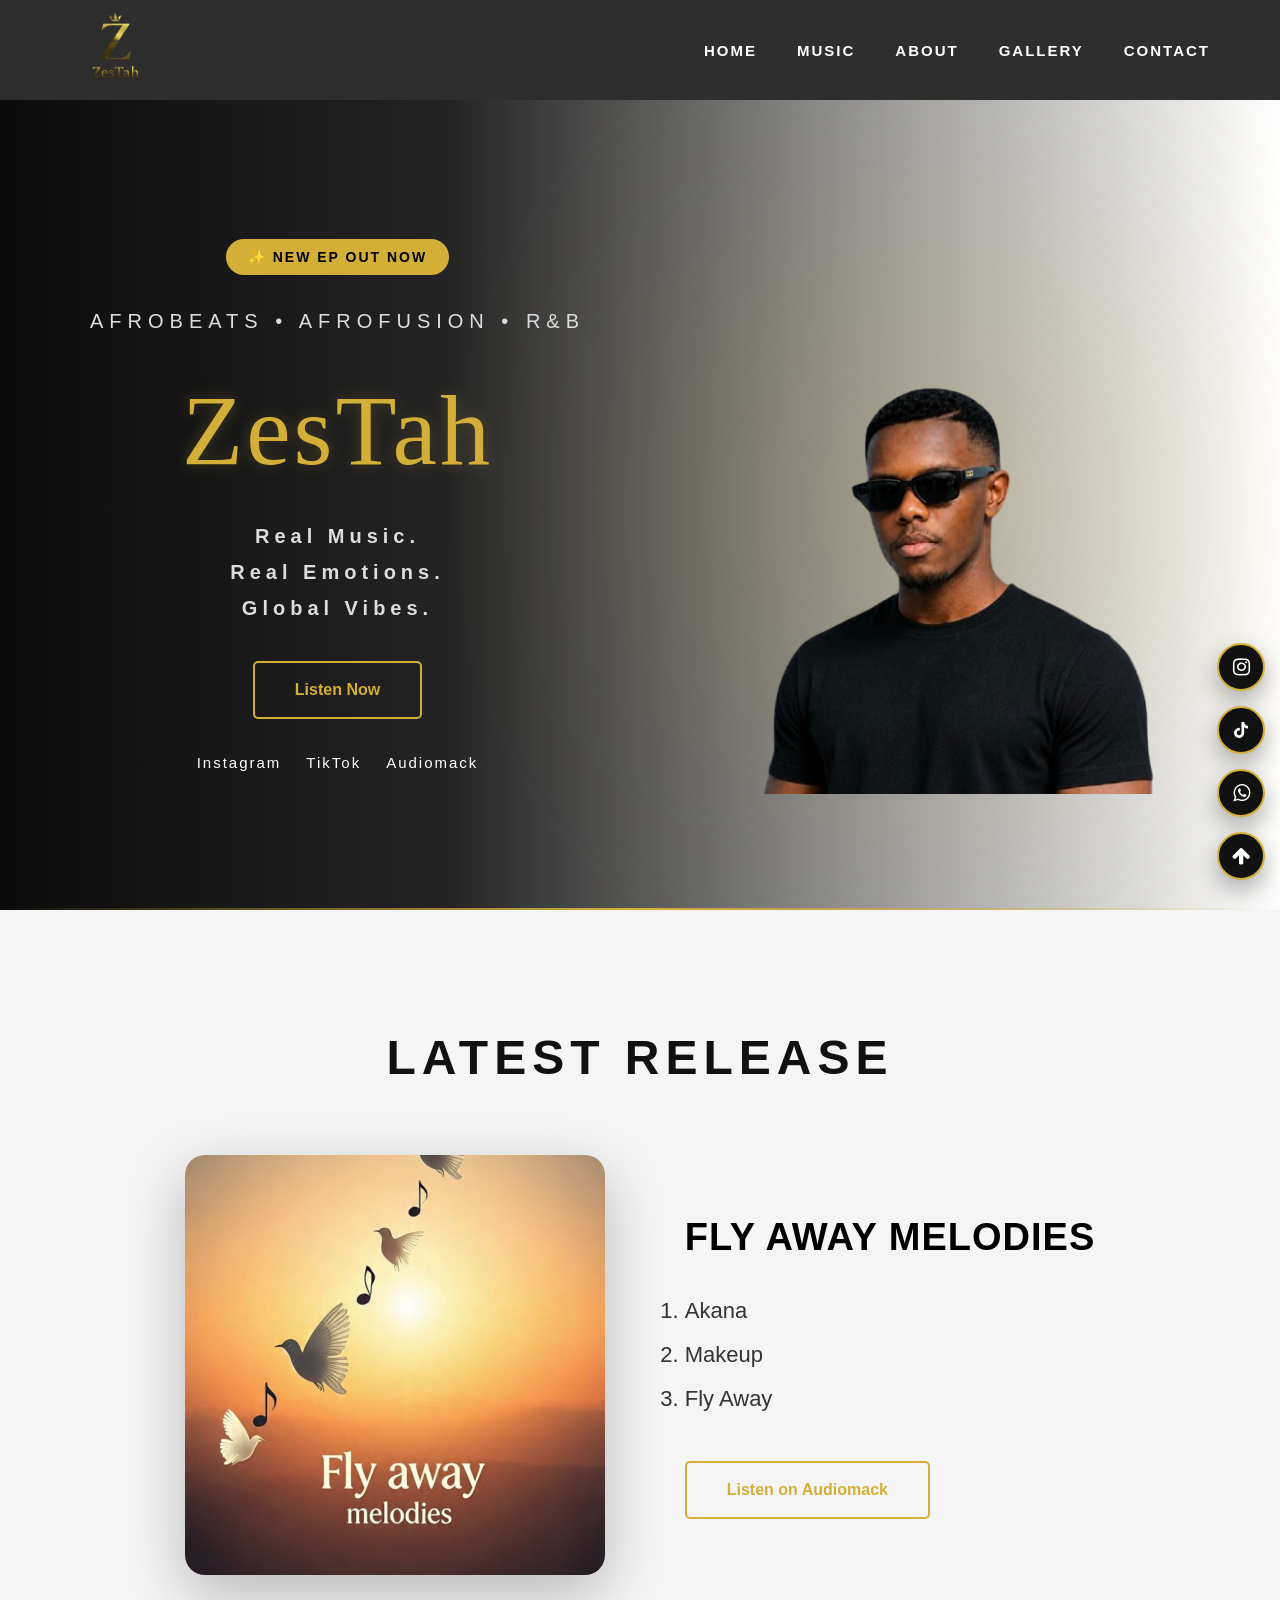
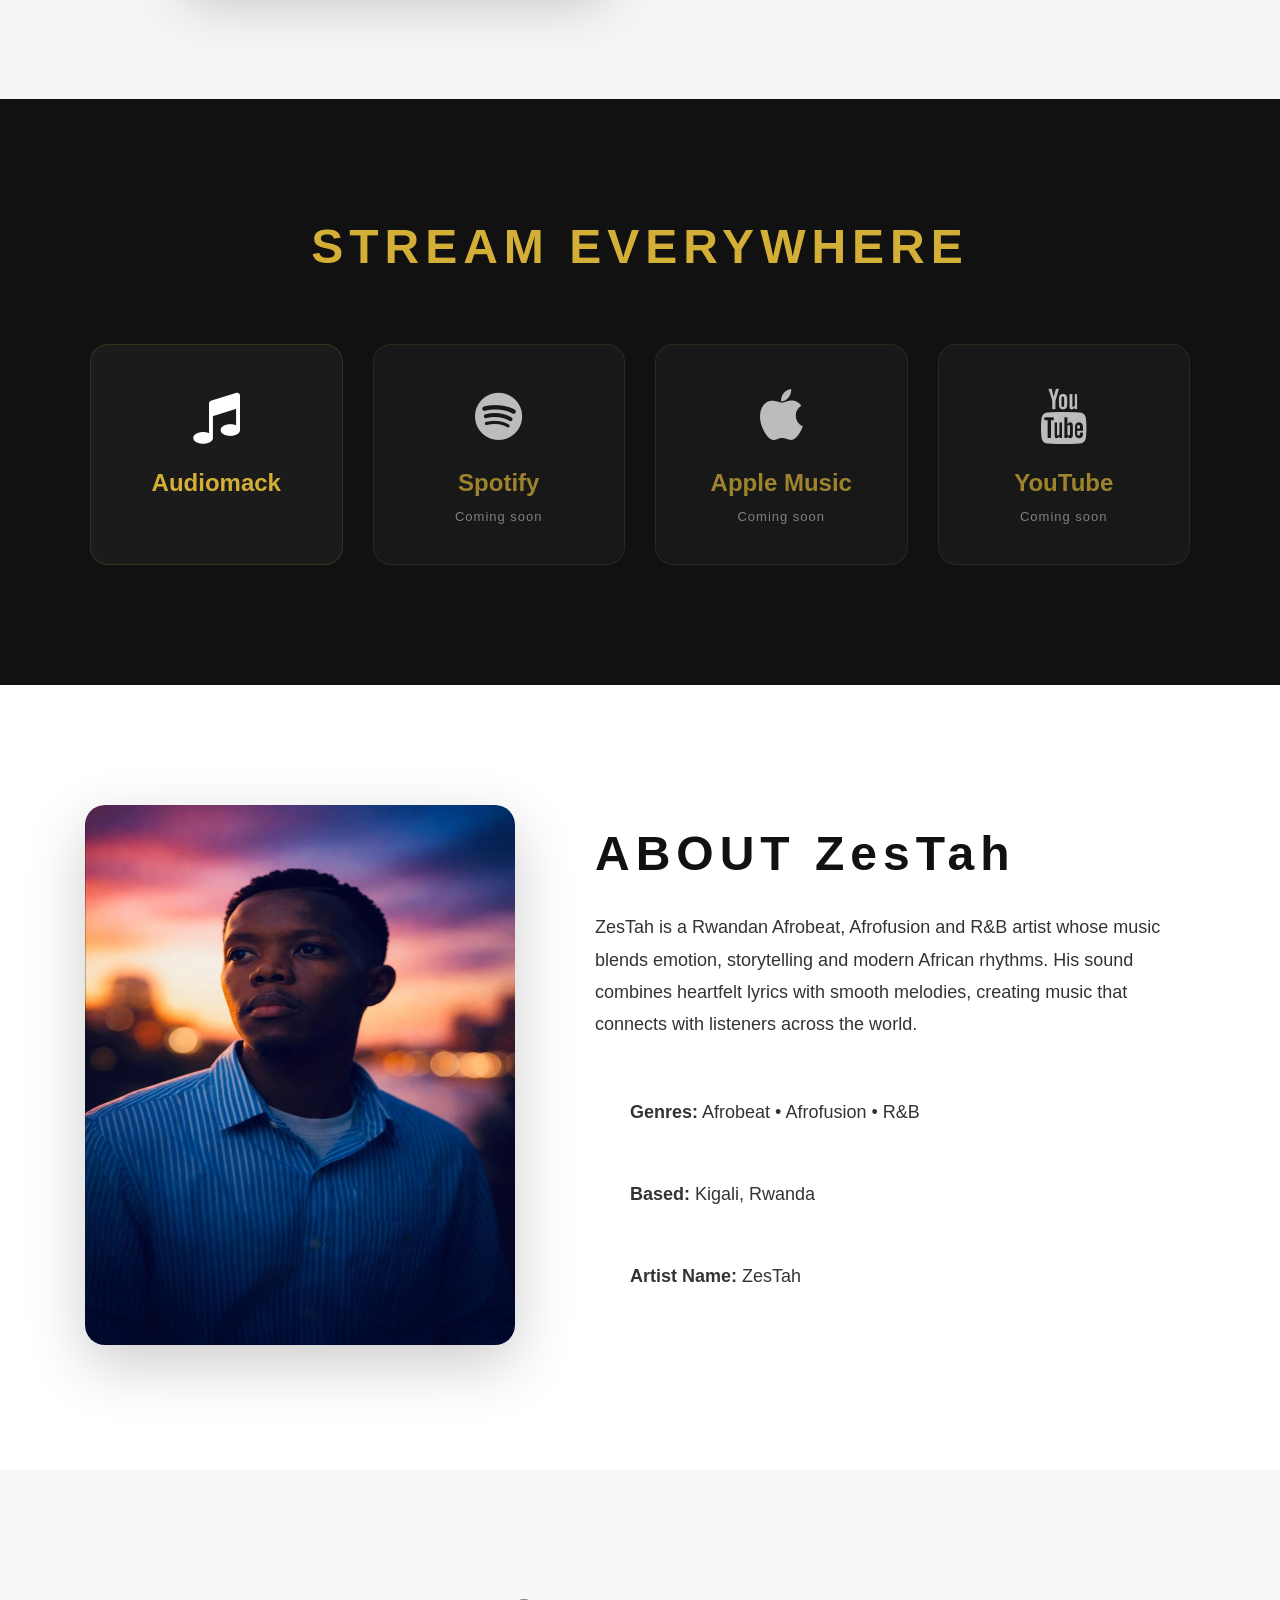
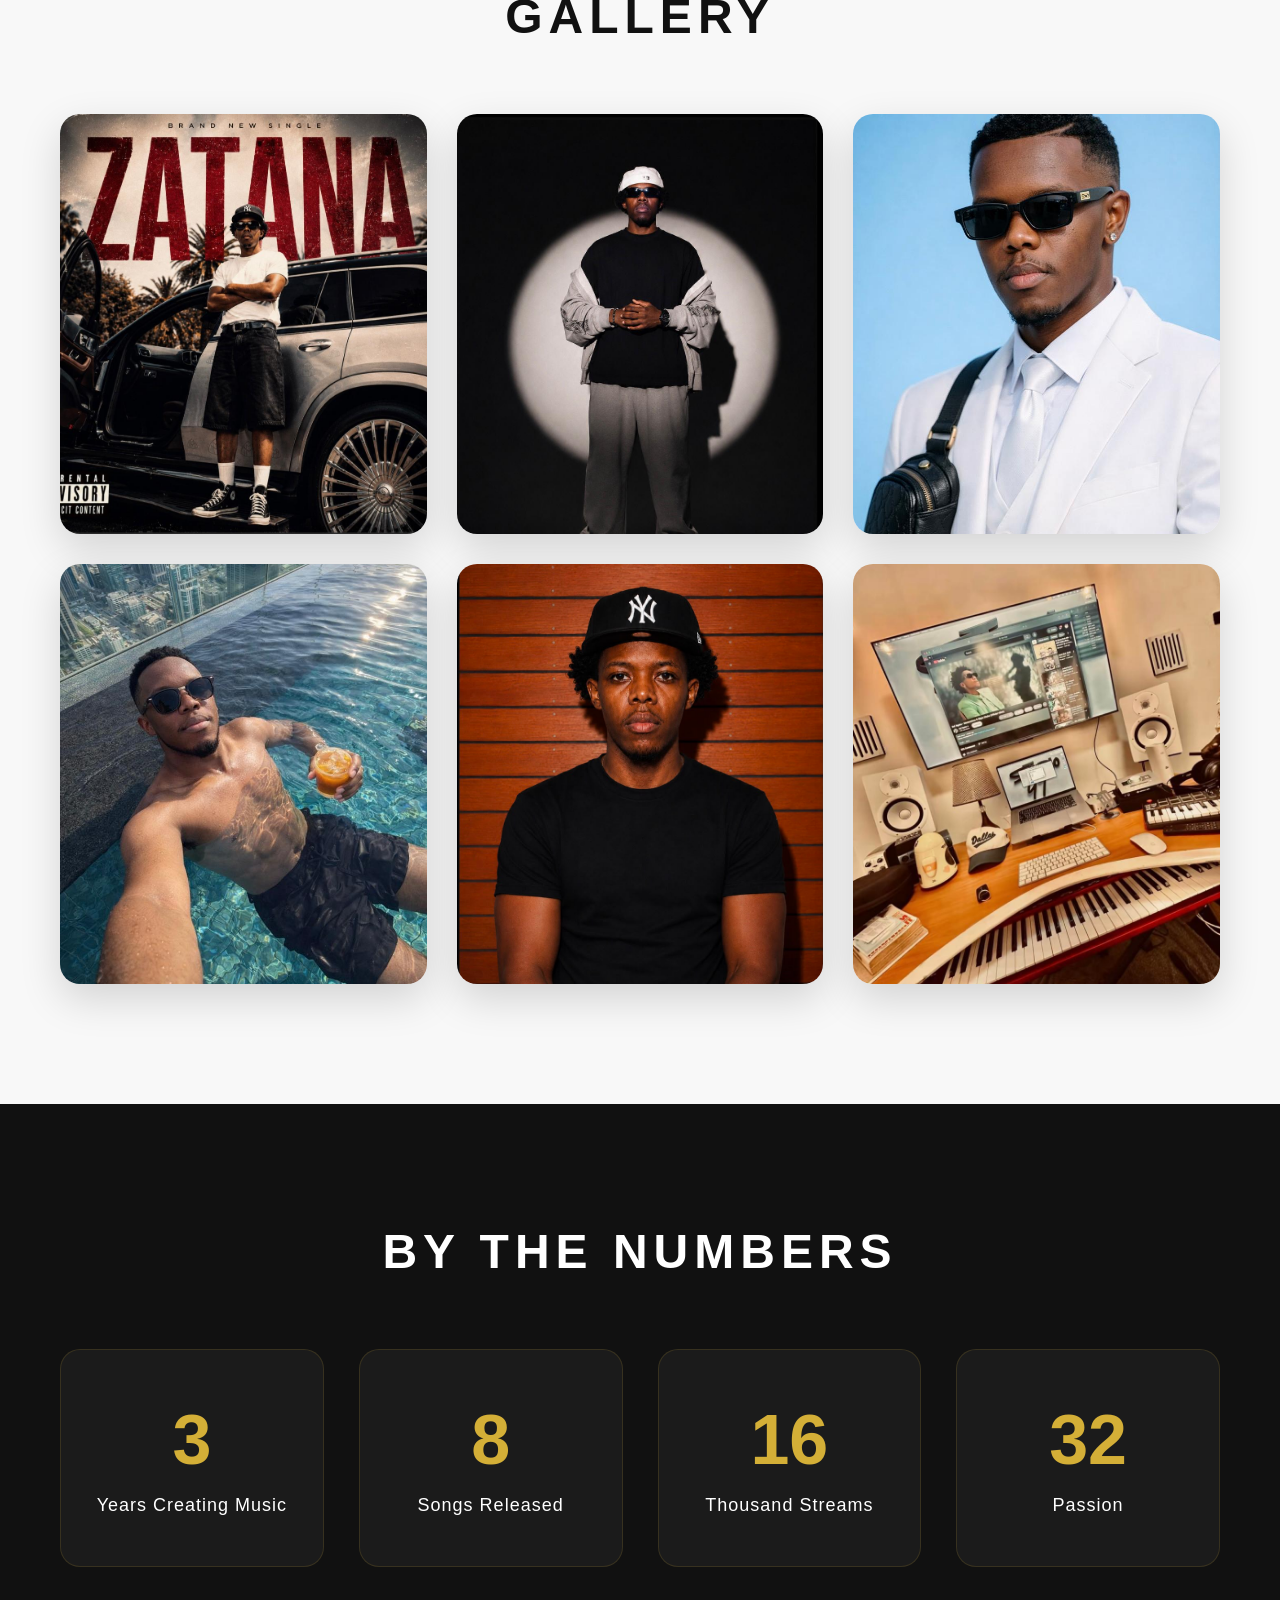
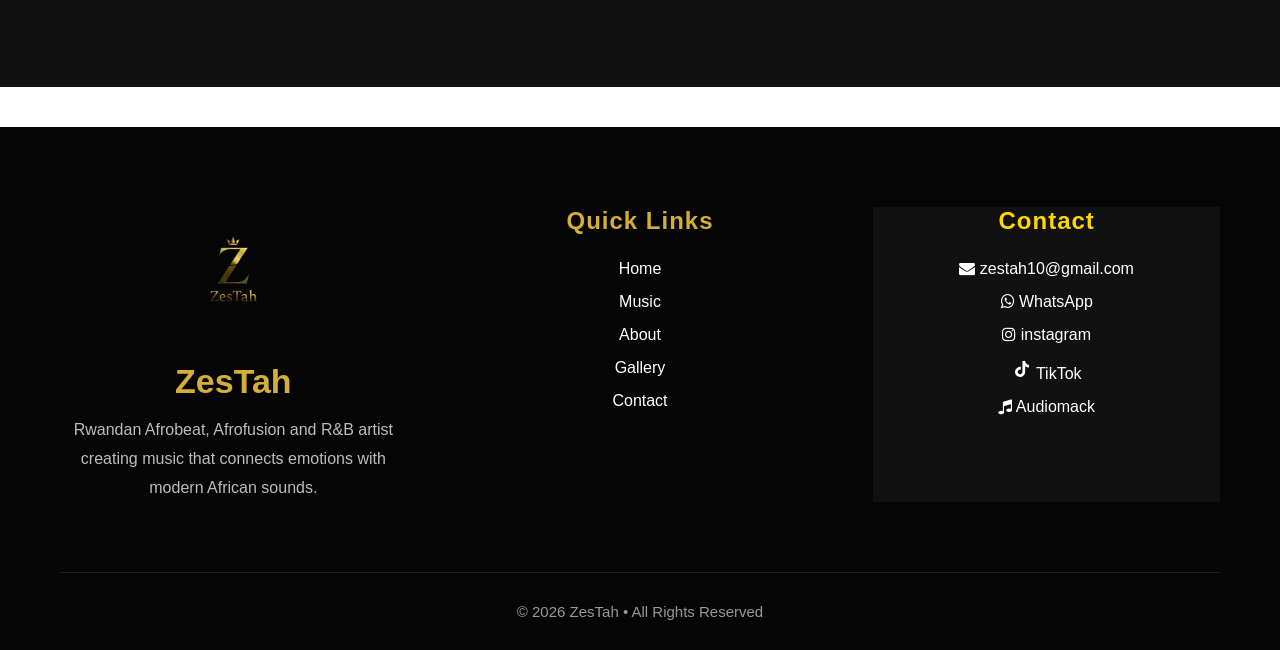
==== commit b5c64520: "updated the website content" ====
--- a/src/home/index.html
+++ b/src/home/index.html
@@ -33,7 +33,7 @@
 
         <div class="loader-content">
 
-            <img src="assets/logos/logo.png" class="loader-logo" alt="ZesTah Logo">
+            <img src="assets/logos/logo.png" class="loader-logo" alt="ZesTah Logo" width="90" height="90">
 
             <h1>ZesTah</h1>
 
@@ -50,11 +50,16 @@
 
     <nav>
 
-        <img src="assets/logos/logo.png" class="logo" alt="ZesTah Logo">
-
-        <div class="menu-toggle" id="menu-toggle">
+        <a href="#top" class="logo-link" aria-label="ZesTah home">
+            <img src="assets/logos/logo.png" class="logo" alt="ZesTah Logo" width="90" height="90">
+        </a>
+
+        <button class="menu-toggle" id="menu-toggle" type="button" aria-label="Open menu" aria-controls="nav-links" aria-expanded="false">
             ☰
-        </div>
+        </button>
+        <button class="menu-close" id="menu-close" type="button" aria-label="Close menu" aria-controls="nav-links">
+            &times;
+        </button>
 
         <div class="nav-links" id="nav-links">
 
@@ -101,15 +106,15 @@
 
             <div class="social-links">
 
-                <a href="https://www.instagram.com/zest_the_1st" target="_blank">
+                <a href="https://www.instagram.com/zest_the_1st" target="_blank" rel="noopener noreferrer">
                     Instagram
                 </a>
 
-                <a href="https://www.tiktok.com/@_zestah_" target="_blank">
+                <a href="https://www.tiktok.com/@_zestah_" target="_blank" rel="noopener noreferrer">
                     TikTok
                 </a>
 
-                <a href="https://audiomack.com/ya_zestah" target="_blank">
+                <a href="https://audiomack.com/ya_zestah" target="_blank" rel="noopener noreferrer">
                     Audiomack
                 </a>
 
@@ -121,152 +126,156 @@
 
             <div class="gold-glow"></div>
 
-            <img src="assets/images/image.10.photo.png" class="artist-image" alt="ZesTah">
+            <img src="assets/images/image.10.photo.png" class="artist-image" alt="ZesTah" width="520" height="650" fetchpriority="high">
 
         </div>
 
     </section>
 
     <!-- MUSIC SECTION -->
-    <section id="music" class="hidden"></section>
-
-    <h2 class="section-title">LATEST RELEASE</h2>
-
-    <div class="music-container">
-
-        <div class="album-image">
-
-            <img src="assets/covers/fly-away-melodies.jpg" alt="Fly Away Melodies">
-
-        </div>
-
-        <div class="album-info">
-
-            <h3>FLY AWAY MELODIES</h3>
-
-            <ol>
-                <li>Akana</li>
-                <li>Makeup</li>
-                <li>Fly Away</li>
-            </ol>
-
-            <a href="https://audiomack.com/ya_zestah/album/fly-away-melodies?share-user-id=39836770" target="_blank"
-                rel="noopener noreferrer" class="btn">
-                Listen on Audiomack
+    <section id="music" class="hidden">
+
+        <h2 class="section-title">LATEST RELEASE</h2>
+
+        <div class="music-container">
+
+            <div class="album-image">
+
+                <img src="assets/covers/fly-away-melodies.jpg" alt="Fly Away Melodies" width="420" height="420" decoding="async">
+
+            </div>
+
+            <div class="album-info">
+
+                <h3>FLY AWAY MELODIES</h3>
+
+                <ol>
+                    <li>Akana</li>
+                    <li>Makeup</li>
+                    <li>Fly Away</li>
+                </ol>
+
+                <a href="https://audiomack.com/ya_zestah/album/fly-away-melodies?share-user-id=39836770" target="_blank"
+                    rel="noopener noreferrer" class="btn">
+                    Listen on Audiomack
+                </a>
+
+            </div>
+
+        </div>
+
+    </section>
+    <section id="streaming" class="hidden">
+
+        <h2 class="section-title">STREAM EVERYWHERE</h2>
+
+        <div class="streaming-grid">
+
+            <a href="https://audiomack.com/ya_zestah" target="_blank" rel="noopener noreferrer" class="stream-card">
+                <i class="fa fa-music"></i>
+                <h4>Audiomack</h4>
             </a>
 
-        </div>
-
-    </div>
-
-    </section>
-    <section id="streaming" class="hidden"></section>
-
-    <h2 class="section-title">STREAM EVERYWHERE</h2>
-
-    <div class="streaming-grid">
-
-        <a href="https://audiomack.com/ya_zestah" target="_blank" rel="noopener noreferrer" class="stream-card">
-            <i class="fa fa-music"></i>
-            <h4>Audiomack</h4>
-        </a>
-
-        <a href="#" class="stream-card">
-            <i class="fa fa-spotify" aria-hidden="true"></i>
-            <h4>Spotify</h4>
-        </a>
-
-        <a href="#" class="stream-card">
-            <i class="fa fa-apple" aria-hidden="true"></i>
-            <h4>Apple Music</h4>
-        </a>
-
-        <a href="#" class="stream-card">
-            <i class="fa fa-youtube" aria-hidden="true"></i>
-            <h4>YouTube</h4>
-        </a>
-
-    </div>
+                    <div class="stream-card stream-card-disabled" aria-label="Spotify link coming soon">
+                <i class="fa fa-spotify" aria-hidden="true"></i>
+                <h4>Spotify</h4>
+                        <span>Coming soon</span>
+                    </div>
+
+            <div class="stream-card stream-card-disabled" aria-label="Apple Music link coming soon">
+                <i class="fa fa-apple" aria-hidden="true"></i>
+                <h4>Apple Music</h4>
+                <span>Coming soon</span>
+            </div>
+
+            <div class="stream-card stream-card-disabled" aria-label="YouTube link coming soon">
+                <i class="fa fa-youtube" aria-hidden="true"></i>
+                <h4>YouTube</h4>
+                <span>Coming soon</span>
+            </div>
+
+        </div>
 
     </section>
     <!-- ABOUT -->
 
-    <section id="about" class="hidden"></section>
-
-    <div class="about-container">
-
-        <div class="about-image">
-            <img src="assets/images/photo.image.png.jpeg" alt="ZesTah">
-        </div>
-
-        <div class="about-text">
-
-            <h2 class="section-title">ABOUT ZesTah</h2>
-
-            <p>
-                ZesTah is a Rwandan Afrobeat, Afrofusion and R&B artist whose
-                music blends emotion, storytelling and modern African rhythms.
-                His sound combines heartfelt lyrics with smooth melodies,
-                creating music that connects with listeners across the world.
-            </p>
-
-            <div class="about-details">
-
-                <div class="detail">
-                    <span></span>
-                    <p><strong>Genres:</strong> Afrobeat • Afrofusion • R&B</p>
+    <section id="about" class="hidden">
+
+        <div class="about-container">
+
+            <div class="about-image">
+                <img src="assets/images/photo.image.png.jpeg" alt="ZesTah" width="430" height="540" loading="lazy" decoding="async">
+            </div>
+
+            <div class="about-text">
+
+                <h2 class="section-title">ABOUT ZesTah</h2>
+
+                <p>
+                    ZesTah is a Rwandan Afrobeat, Afrofusion and R&B artist whose
+                    music blends emotion, storytelling and modern African rhythms.
+                    His sound combines heartfelt lyrics with smooth melodies,
+                    creating music that connects with listeners across the world.
+                </p>
+
+                <div class="about-details">
+
+                    <div class="detail">
+                        <span></span>
+                        <p><strong>Genres:</strong> Afrobeat • Afrofusion • R&B</p>
+                    </div>
+
+                    <div class="detail">
+                        <span></span>
+                        <p><strong>Based:</strong> Kigali, Rwanda</p>
+                    </div>
+
+                    <div class="detail">
+                        <span></span>
+                        <p><strong>Artist Name:</strong> ZesTah</p>
+                    </div>
+
                 </div>
 
-                <div class="detail">
-                    <span></span>
-                    <p><strong>Based:</strong> Kigali, Rwanda</p>
-                </div>
-
-                <div class="detail">
-                    <span></span>
-                    <p><strong>Artist Name:</strong> ZesTah</p>
-                </div>
-
-            </div>
-
-        </div>
-
-    </div>
+            </div>
+
+        </div>
 
     </section>
     <!-- GALLERY -->
 
-    <section id="gallery" class="hidden"></section>
-
-    <h2 class="section-title">GALLERY</h2>
-
-    <div class="gallery-grid">
-
-        <div class="gallery-item">
-            <img src="assets/gallery/1st image.png.jpeg" alt="ZesTah">
-        </div>
-
-        <div class="gallery-item">
-            <img src="assets/gallery/image.new. photo.jpeg" alt="ZesTah">
-        </div>
-
-        <div class="gallery-item">
-            <img src="assets/gallery/3rd image.png.jpeg" alt="ZesTah">
-        </div>
-
-        <div class="gallery-item">
-            <img src="assets/gallery/image. photo.pnj.jpeg" alt="ZesTah">
-        </div>
-
-        <div class="gallery-item">
-            <img src="assets/gallery/image new.png.jpeg" alt="ZesTah">
-        </div>
-
-        <div class="gallery-item">
-            <img src="assets/gallery/6th image.png.jpeg" alt="ZesTah">
-        </div>
-
-    </div>
+    <section id="gallery" class="hidden">
+
+        <h2 class="section-title">GALLERY</h2>
+
+        <div class="gallery-grid">
+
+            <div class="gallery-item" role="button" tabindex="0" aria-label="Open gallery image">
+                <img src="assets/gallery/1st image.png.jpeg" alt="ZesTah performing" loading="lazy" decoding="async">
+            </div>
+
+            <div class="gallery-item" role="button" tabindex="0" aria-label="Open gallery image">
+                <img src="assets/gallery/image.new. photo.jpeg" alt="ZesTah performing" loading="lazy" decoding="async">
+            </div>
+
+            <div class="gallery-item" role="button" tabindex="0" aria-label="Open gallery image">
+                <img src="assets/gallery/3rd image.png.jpeg" alt="ZesTah performing" loading="lazy" decoding="async">
+            </div>
+
+            <div class="gallery-item" role="button" tabindex="0" aria-label="Open gallery image">
+                <img src="assets/gallery/image. photo.pnj.jpeg" alt="ZesTah performing" loading="lazy" decoding="async">
+            </div>
+
+            <div class="gallery-item" role="button" tabindex="0" aria-label="Open gallery image">
+                <img src="assets/gallery/image new.png.jpeg" alt="ZesTah performing" loading="lazy" decoding="async">
+            </div>
+
+            <div class="gallery-item" role="button" tabindex="0" aria-label="Open gallery image">
+                <img src="assets/gallery/6th image.png.jpeg" alt="ZesTah performing" loading="lazy" decoding="async">
+            </div>
+
+        </div>
+    </section>
 
     <!-- ================= STATS ================= -->
 
@@ -309,8 +318,6 @@
             </div>
 
         </div>
-
-    </section>
 
     </section>
     <!-- FOOTER -->
@@ -366,20 +373,20 @@
 
                 </a>
 
-                <a href="https://wa.me/250786679471" target="_blank">
+                <a href="https://wa.me/250786679471" target="_blank" rel="noopener noreferrer">
 
                     <i class="fa fa-whatsapp"></i> WhatsApp
 
                 </a>
 
-                <a href="https://www.instagram.com/zest_the_1st" target="_blank">
+                <a href="https://www.instagram.com/zest_the_1st" target="_blank" rel="noopener noreferrer">
 
                     <i class="fa fa-instagram"></i>
                     instagram
                 </a>
 
 
-                <a href="https://www.tiktok.com/@_zestah_" target="_blank">
+                <a href="https://www.tiktok.com/@_zestah_" target="_blank" rel="noopener noreferrer">
 
                     <svg xmlns="http://www.w3.org/2000/svg" height="20" width="20" viewBox="0 0 640 640">
                         <path fill="rgb(255, 255, 255)"
@@ -388,7 +395,7 @@
                     TikTok
                 </a>
 
-                <a href="https://audiomack.com/ya_zestah" target="_blank">
+                <a href="https://audiomack.com/ya_zestah" target="_blank" rel="noopener noreferrer">
 
                     <i class="fa fa-music"></i>
                     Audiomack
@@ -408,11 +415,11 @@
 
     <!-- LIGHTBOX -->
 
-    <div class="lightbox" id="lightbox">
-
-        <span class="close-lightbox">&times;</span>
-
-        <img id="lightbox-img" src="" alt="Gallery Image">
+    <div class="lightbox" id="lightbox" role="dialog" aria-modal="true" aria-hidden="true" aria-label="Gallery image viewer">
+
+        <button class="close-lightbox" type="button" aria-label="Close gallery image">&times;</button>
+
+        <img id="lightbox-img" src="" alt="Gallery Image" decoding="async">
 
     </div>
 
@@ -420,12 +427,12 @@
 
     <div class="floating-socials">
 
-        <a href="https://www.instagram.com/zest_the_1st" target="_blank" title="Instagram">
+        <a href="https://www.instagram.com/zest_the_1st" target="_blank" rel="noopener noreferrer" title="Instagram">
             <i class="fa fa-instagram
              "></i>
         </a>
 
-        <a href="https://www.tiktok.com/@_zestah_" target="_blank" title="TikTok">
+        <a href="https://www.tiktok.com/@_zestah_" target="_blank" rel="noopener noreferrer" title="TikTok">
             <svg xmlns="http://www.w3.org/2000/svg" height="20" width="20"
                 viewBox="0 0 640 640"><!--!Font Awesome Free v7.3.1 by @fontawesome - https://fontawesome.com License - https://fontawesome.com/license/free Copyright 2026 Fonticons, Inc.-->
                 <path fill="rgb(255, 255, 255)"
@@ -433,13 +440,13 @@
             </svg>
         </a>
 
-        <a href="https://wa.me/250786679471" target="_blank" title="WhatsApp">
+        <a href="https://wa.me/250786679471" target="_blank" rel="noopener noreferrer" title="WhatsApp">
             <i class="fa fa-whatsapp"></i>
 
         </a>
 
         <a href="#top" title="Back to Top">
-            ⬆
+            <i class="fa fa-arrow-up"></i>
         </a>
 
     </div>
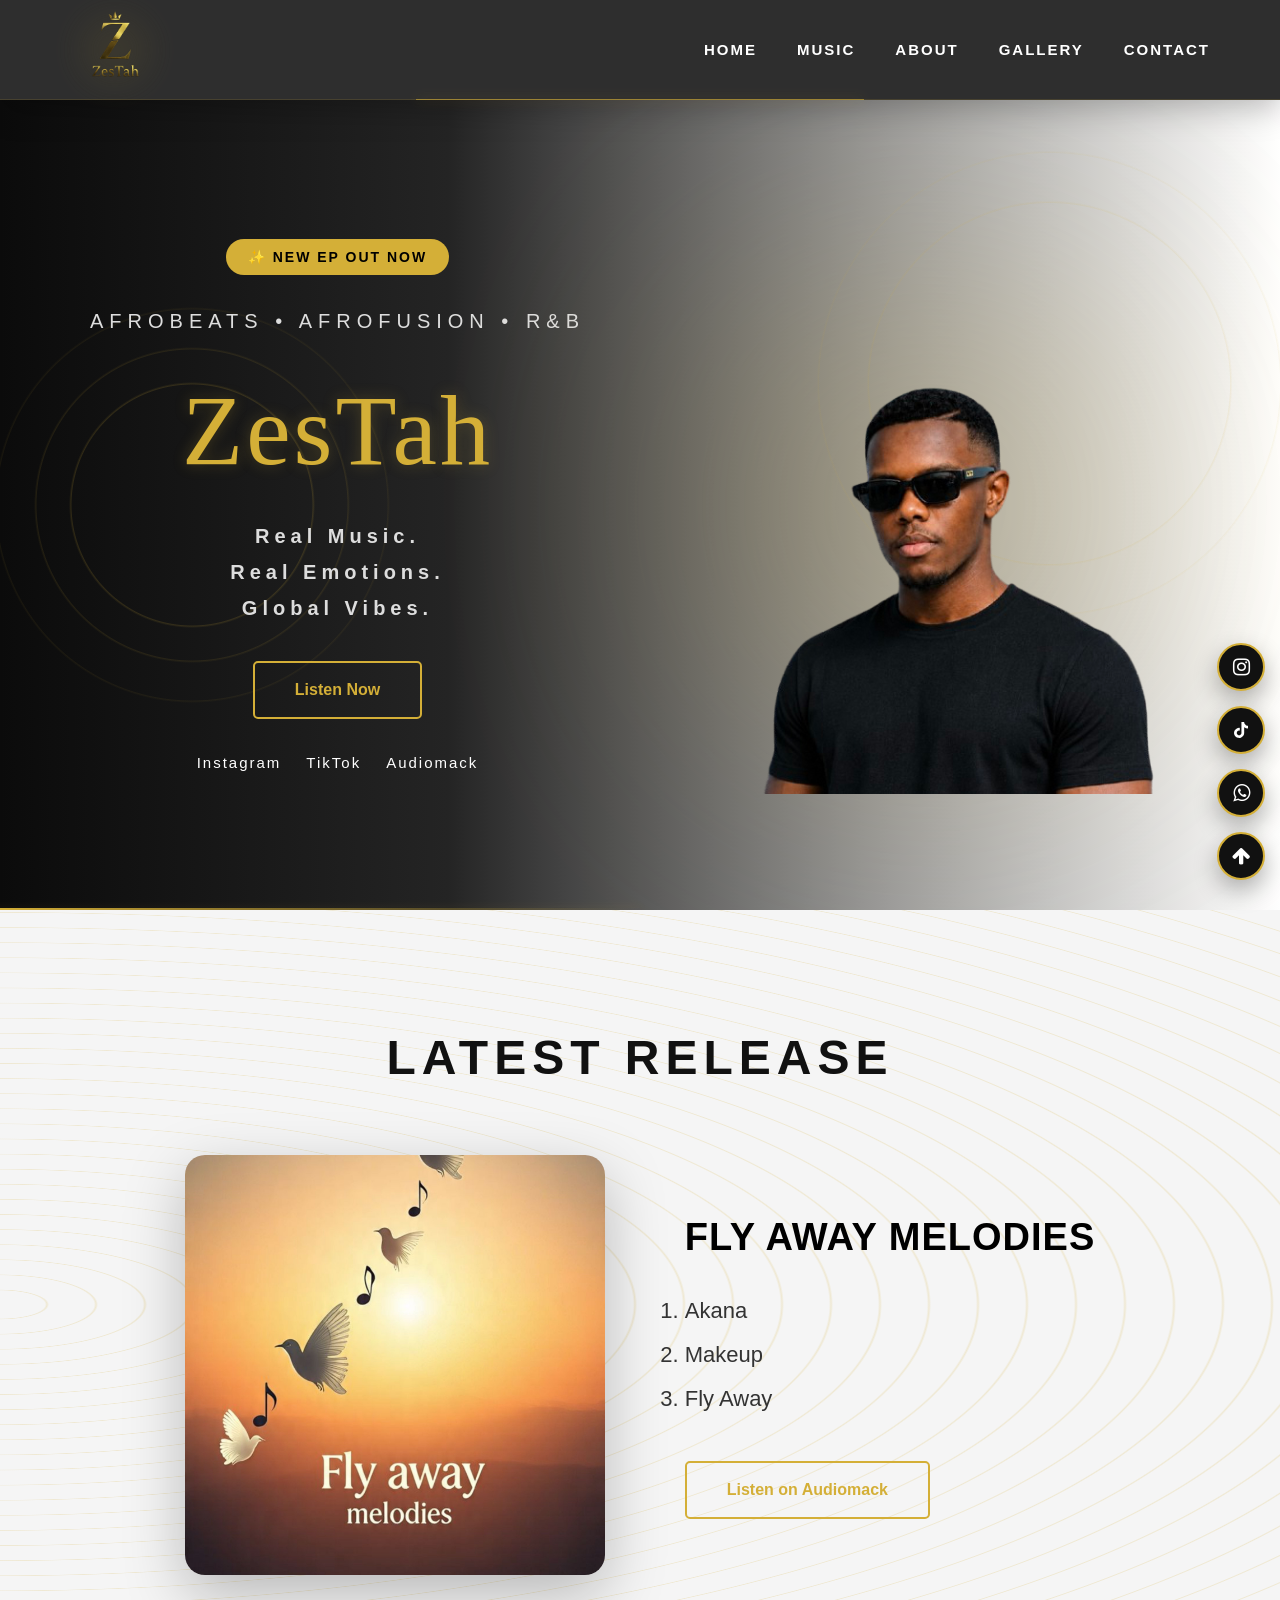
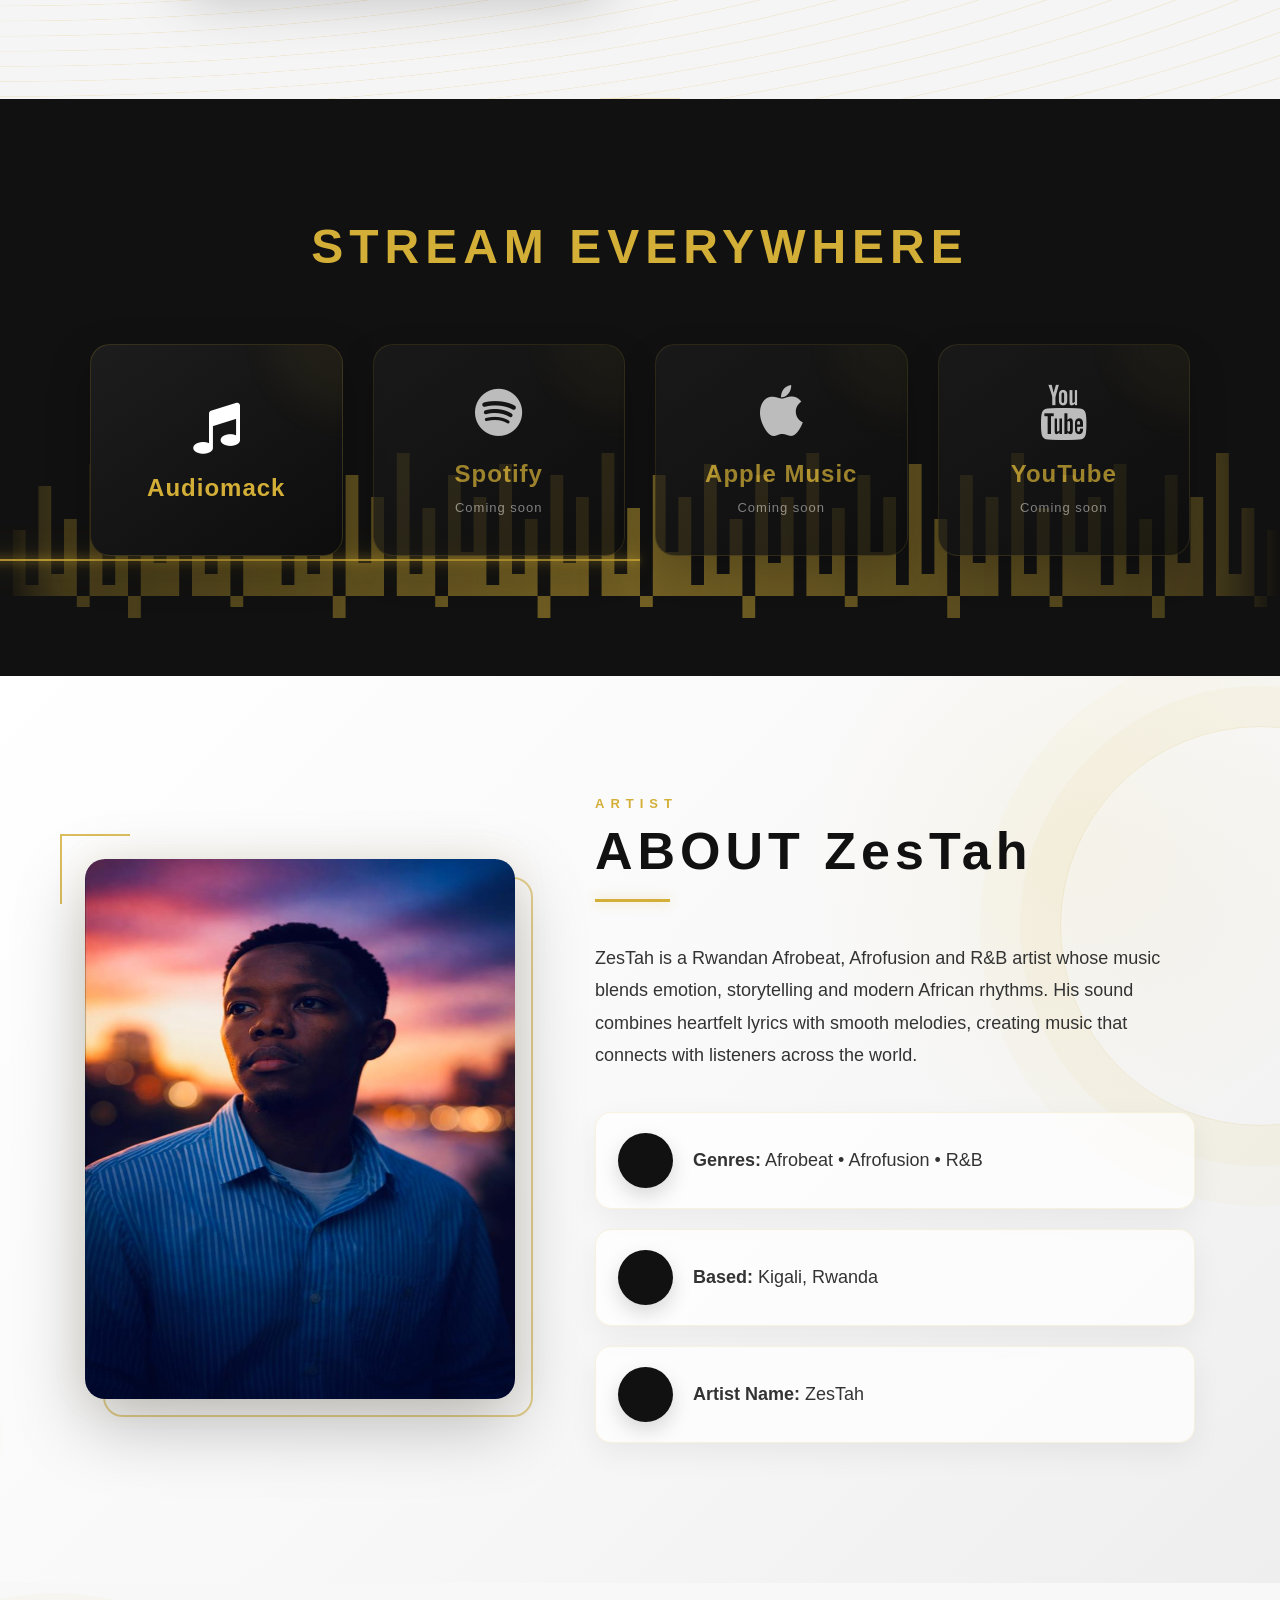
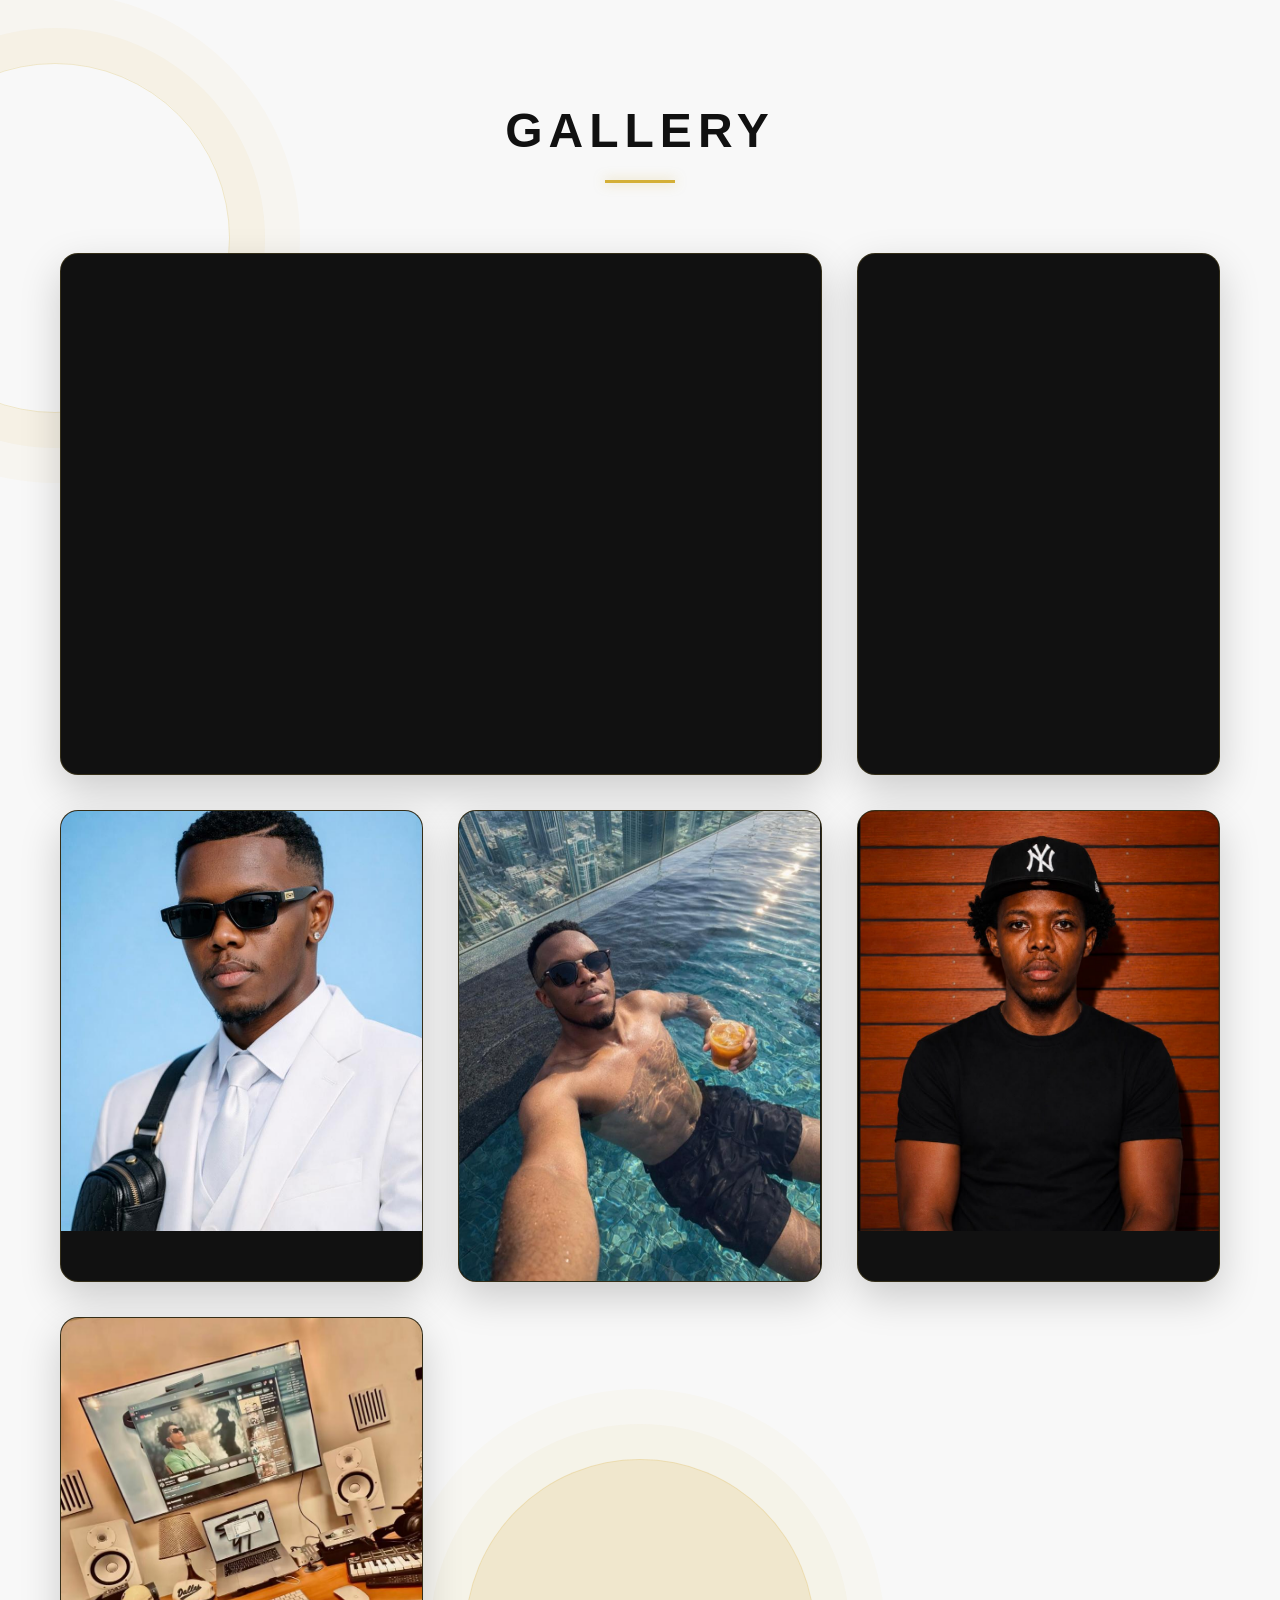
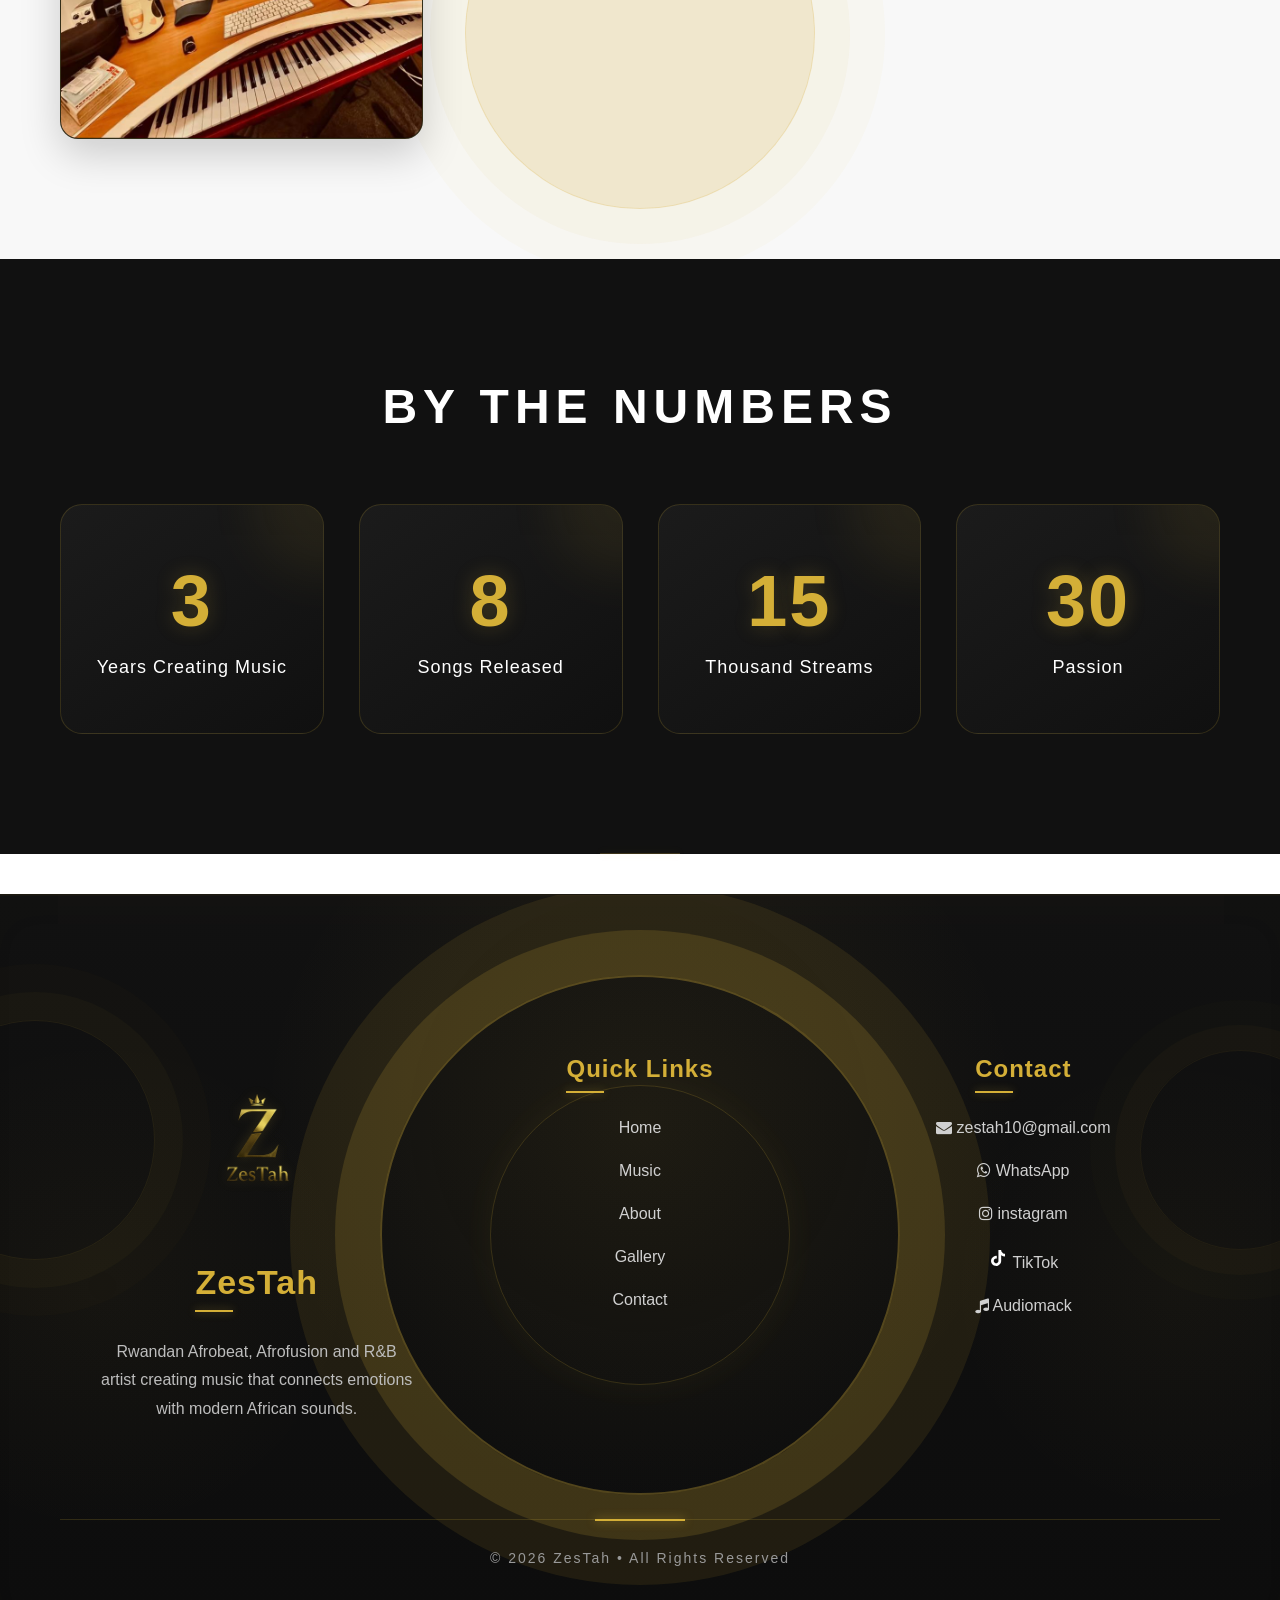
==== commit 1a10248a: "apdated the website content" ====
--- a/src/home/index.html
+++ b/src/home/index.html
@@ -250,31 +250,37 @@
 
         <div class="gallery-grid">
 
-            <div class="gallery-item" role="button" tabindex="0" aria-label="Open gallery image">
-                <img src="assets/gallery/1st image.png.jpeg" alt="ZesTah performing" loading="lazy" decoding="async">
-            </div>
-
-            <div class="gallery-item" role="button" tabindex="0" aria-label="Open gallery image">
-                <img src="assets/gallery/image.new. photo.jpeg" alt="ZesTah performing" loading="lazy" decoding="async">
-            </div>
-
-            <div class="gallery-item" role="button" tabindex="0" aria-label="Open gallery image">
-                <img src="assets/gallery/3rd image.png.jpeg" alt="ZesTah performing" loading="lazy" decoding="async">
-            </div>
-
-            <div class="gallery-item" role="button" tabindex="0" aria-label="Open gallery image">
-                <img src="assets/gallery/image. photo.pnj.jpeg" alt="ZesTah performing" loading="lazy" decoding="async">
-            </div>
-
-            <div class="gallery-item" role="button" tabindex="0" aria-label="Open gallery image">
-                <img src="assets/gallery/image new.png.jpeg" alt="ZesTah performing" loading="lazy" decoding="async">
-            </div>
-
-            <div class="gallery-item" role="button" tabindex="0" aria-label="Open gallery image">
-                <img src="assets/gallery/6th image.png.jpeg" alt="ZesTah performing" loading="lazy" decoding="async">
-            </div>
-
-        </div>
+    <div class="gallery-item" role="button" tabindex="0" aria-label="Open gallery image">
+        <img src="assets/gallery/1st image.png.jpeg" alt="ZesTah performing" loading="lazy" decoding="async">
+        <span class="gallery-label">ZesTah</span>
+    </div>
+
+    <div class="gallery-item" role="button" tabindex="0" aria-label="Open gallery image">
+        <img src="assets/gallery/image.new. photo.jpeg" alt="ZesTah performing" loading="lazy" decoding="async">
+        <span class="gallery-label">The Artist</span>
+    </div>
+
+    <div class="gallery-item" role="button" tabindex="0" aria-label="Open gallery image">
+        <img src="assets/gallery/3rd image.png.jpeg" alt="ZesTah performing" loading="lazy" decoding="async">
+        <span class="gallery-label">The Journey</span>
+    </div>
+
+    <div class="gallery-item" role="button" tabindex="0" aria-label="Open gallery image">
+        <img src="assets/gallery/image. photo.pnj.jpeg" alt="ZesTah performing" loading="lazy" decoding="async">
+        <span class="gallery-label">Behind The Music</span>
+    </div>
+
+    <div class="gallery-item" role="button" tabindex="0" aria-label="Open gallery image">
+        <img src="assets/gallery/image new.png.jpeg" alt="ZesTah performing" loading="lazy" decoding="async">
+        <span class="gallery-label">ZesTah Moments</span>
+    </div>
+
+    <div class="gallery-item" role="button" tabindex="0" aria-label="Open gallery image">
+        <img src="assets/gallery/6th image.png.jpeg" alt="ZesTah performing" loading="lazy" decoding="async">
+        <span class="gallery-label">The Vibe</span>
+    </div>
+
+</div>
     </section>
 
     <!-- ================= STATS ================= -->
@@ -362,7 +368,7 @@
 
             <!-- RIGHT -->
 
-            <div class="footer-column" id="contact">
+            <div class="footer-column">
 
                 <h3>Contact</h3>
 
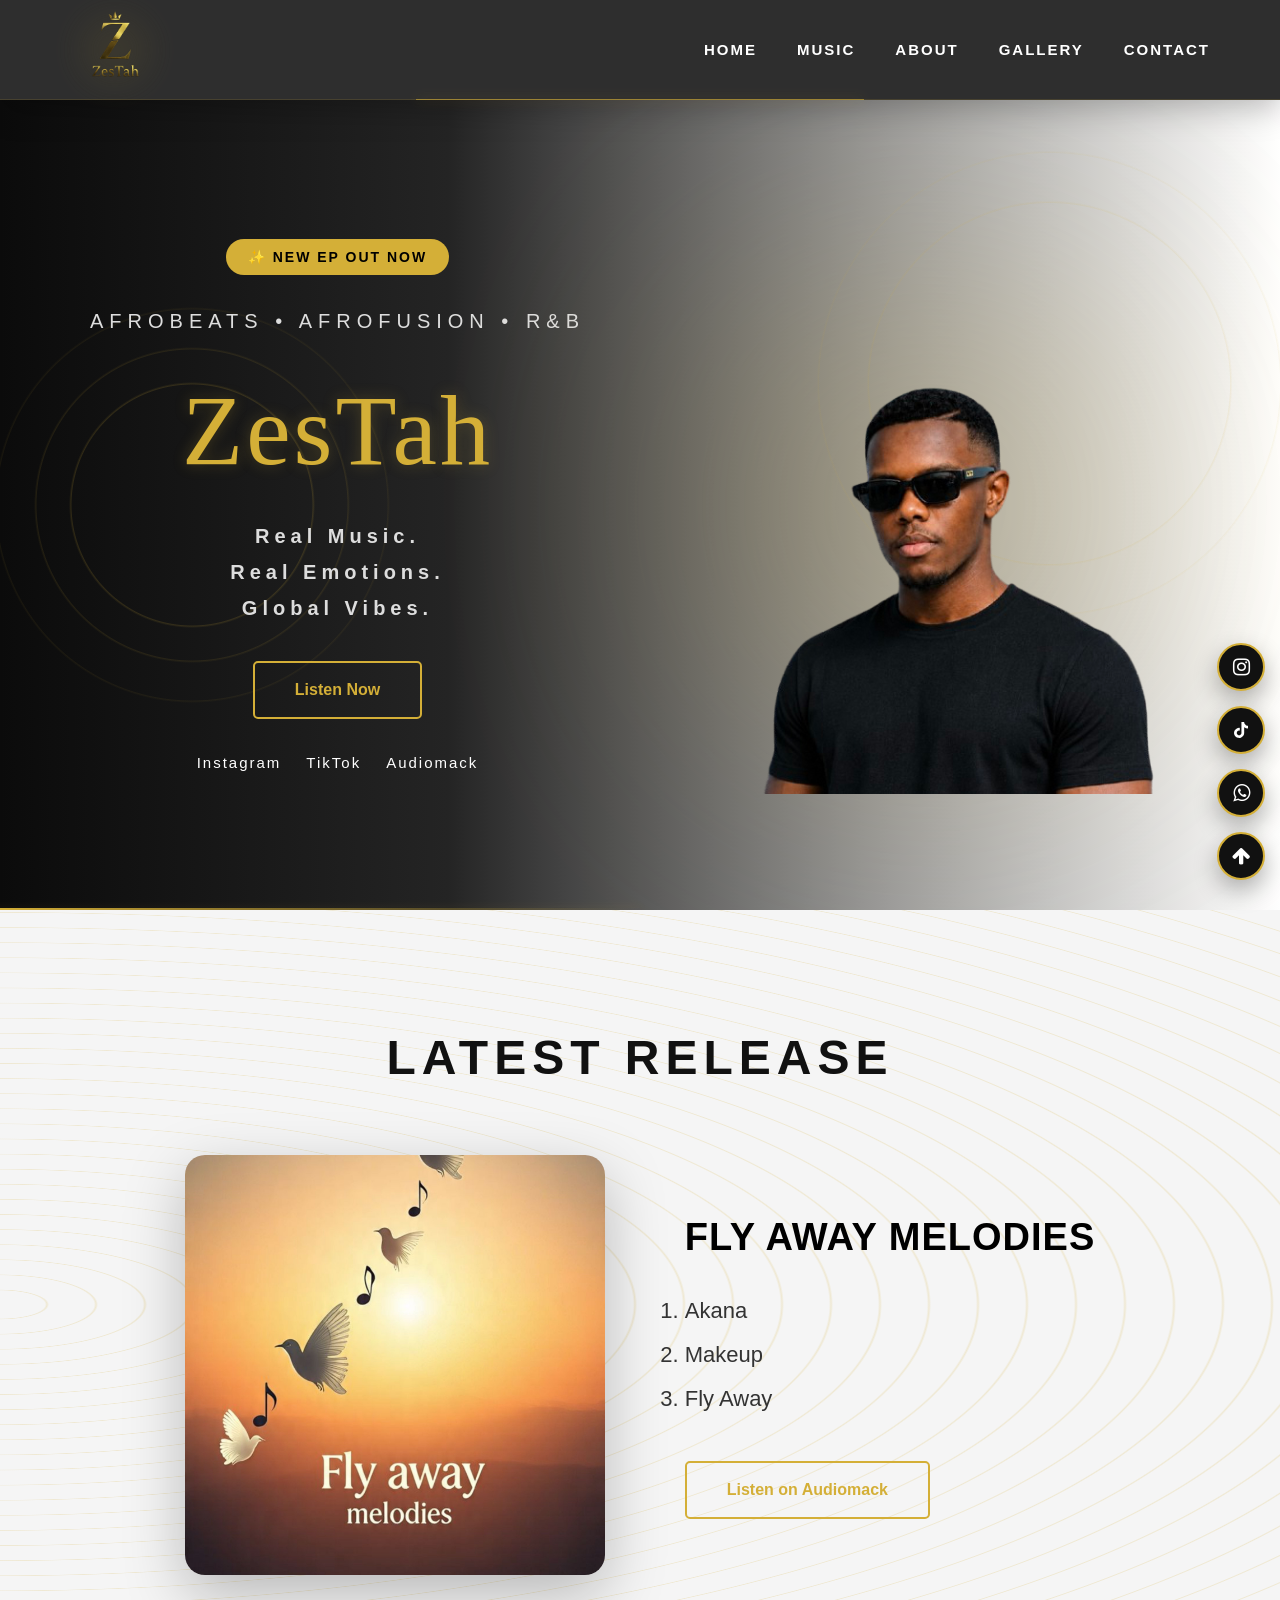
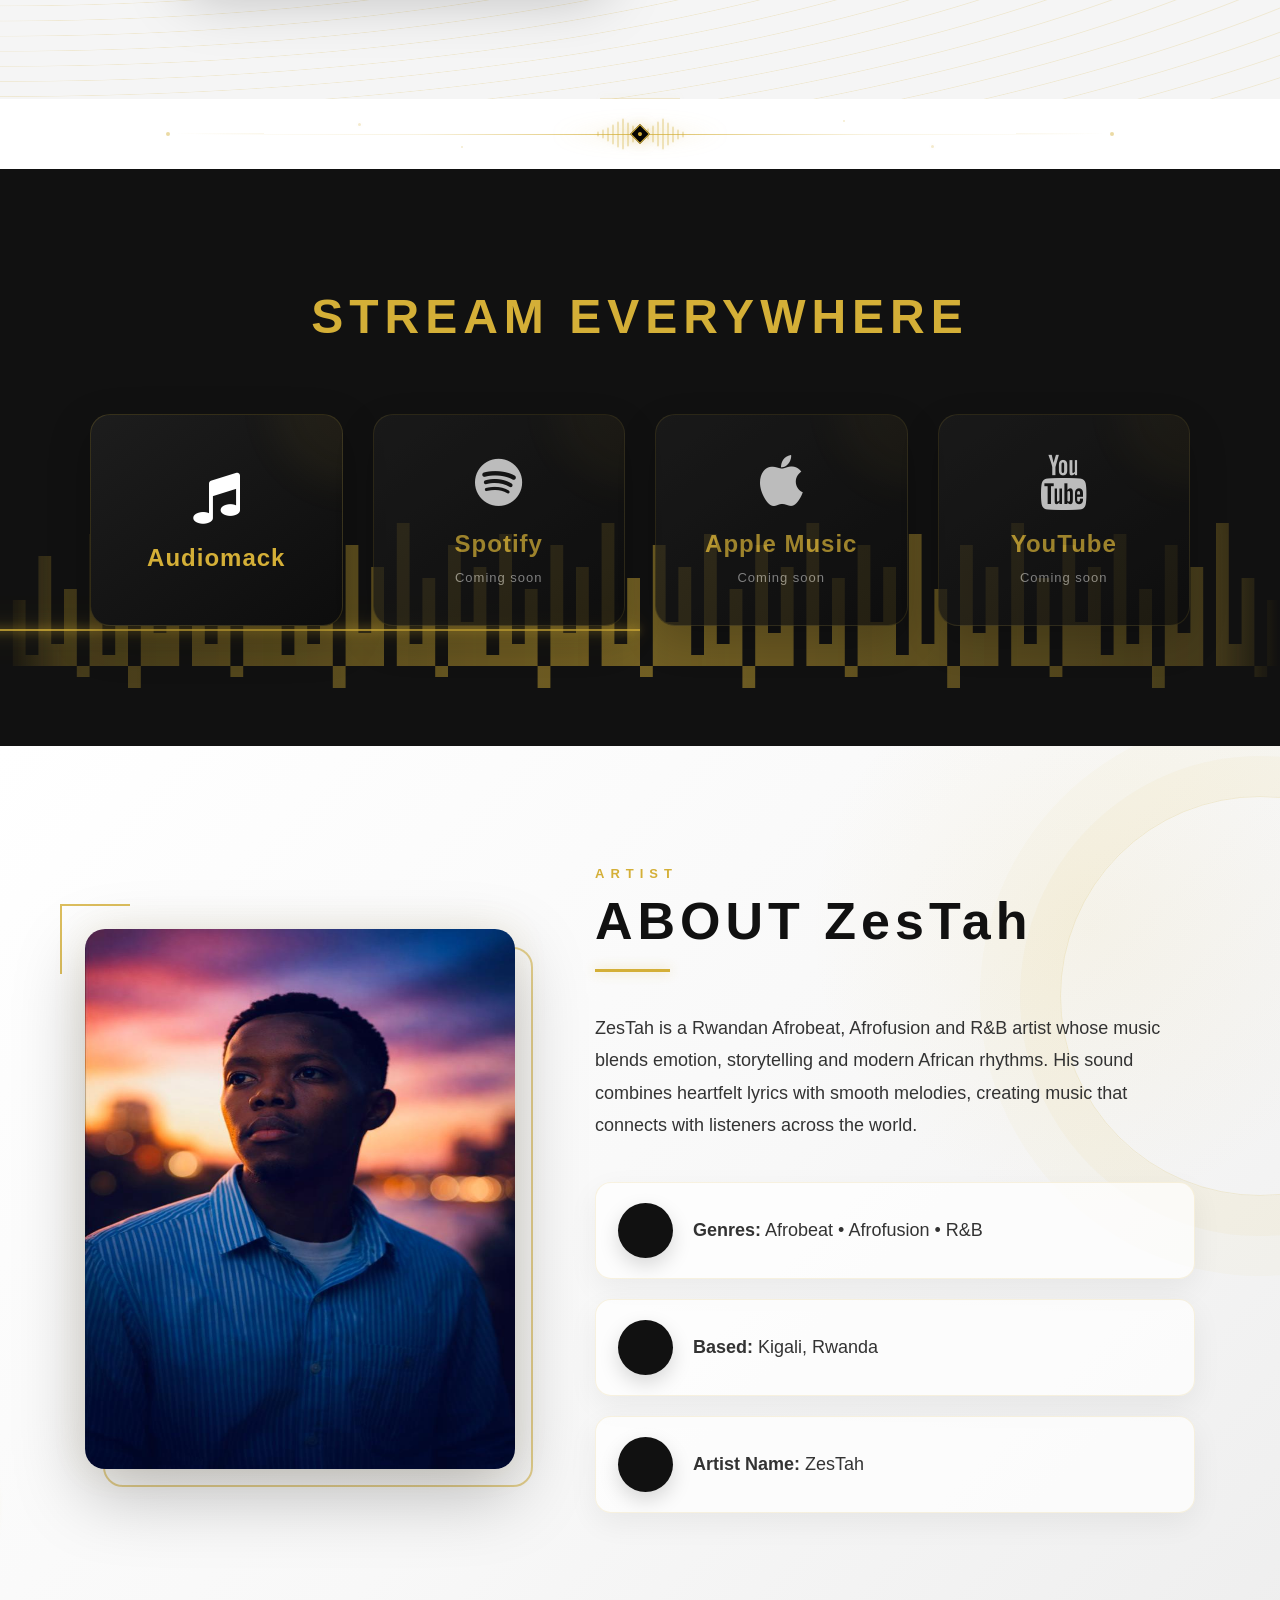
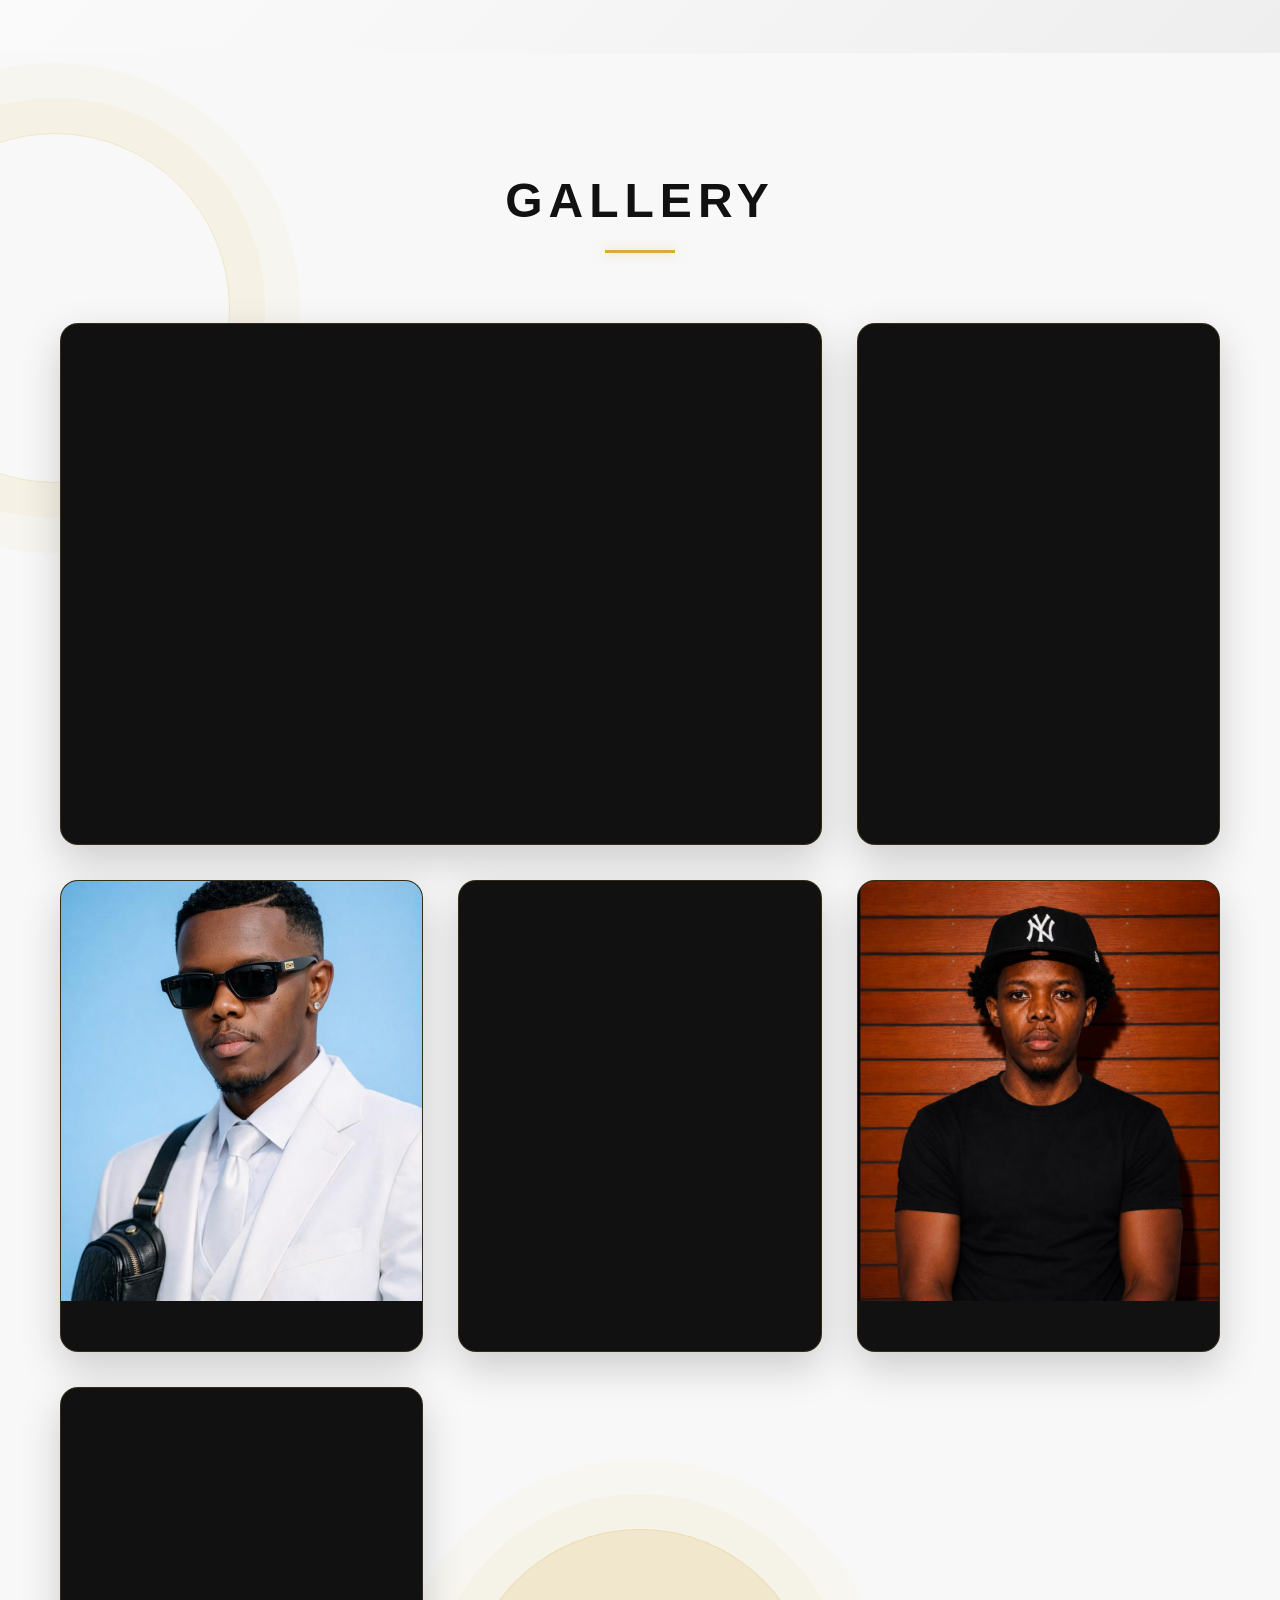
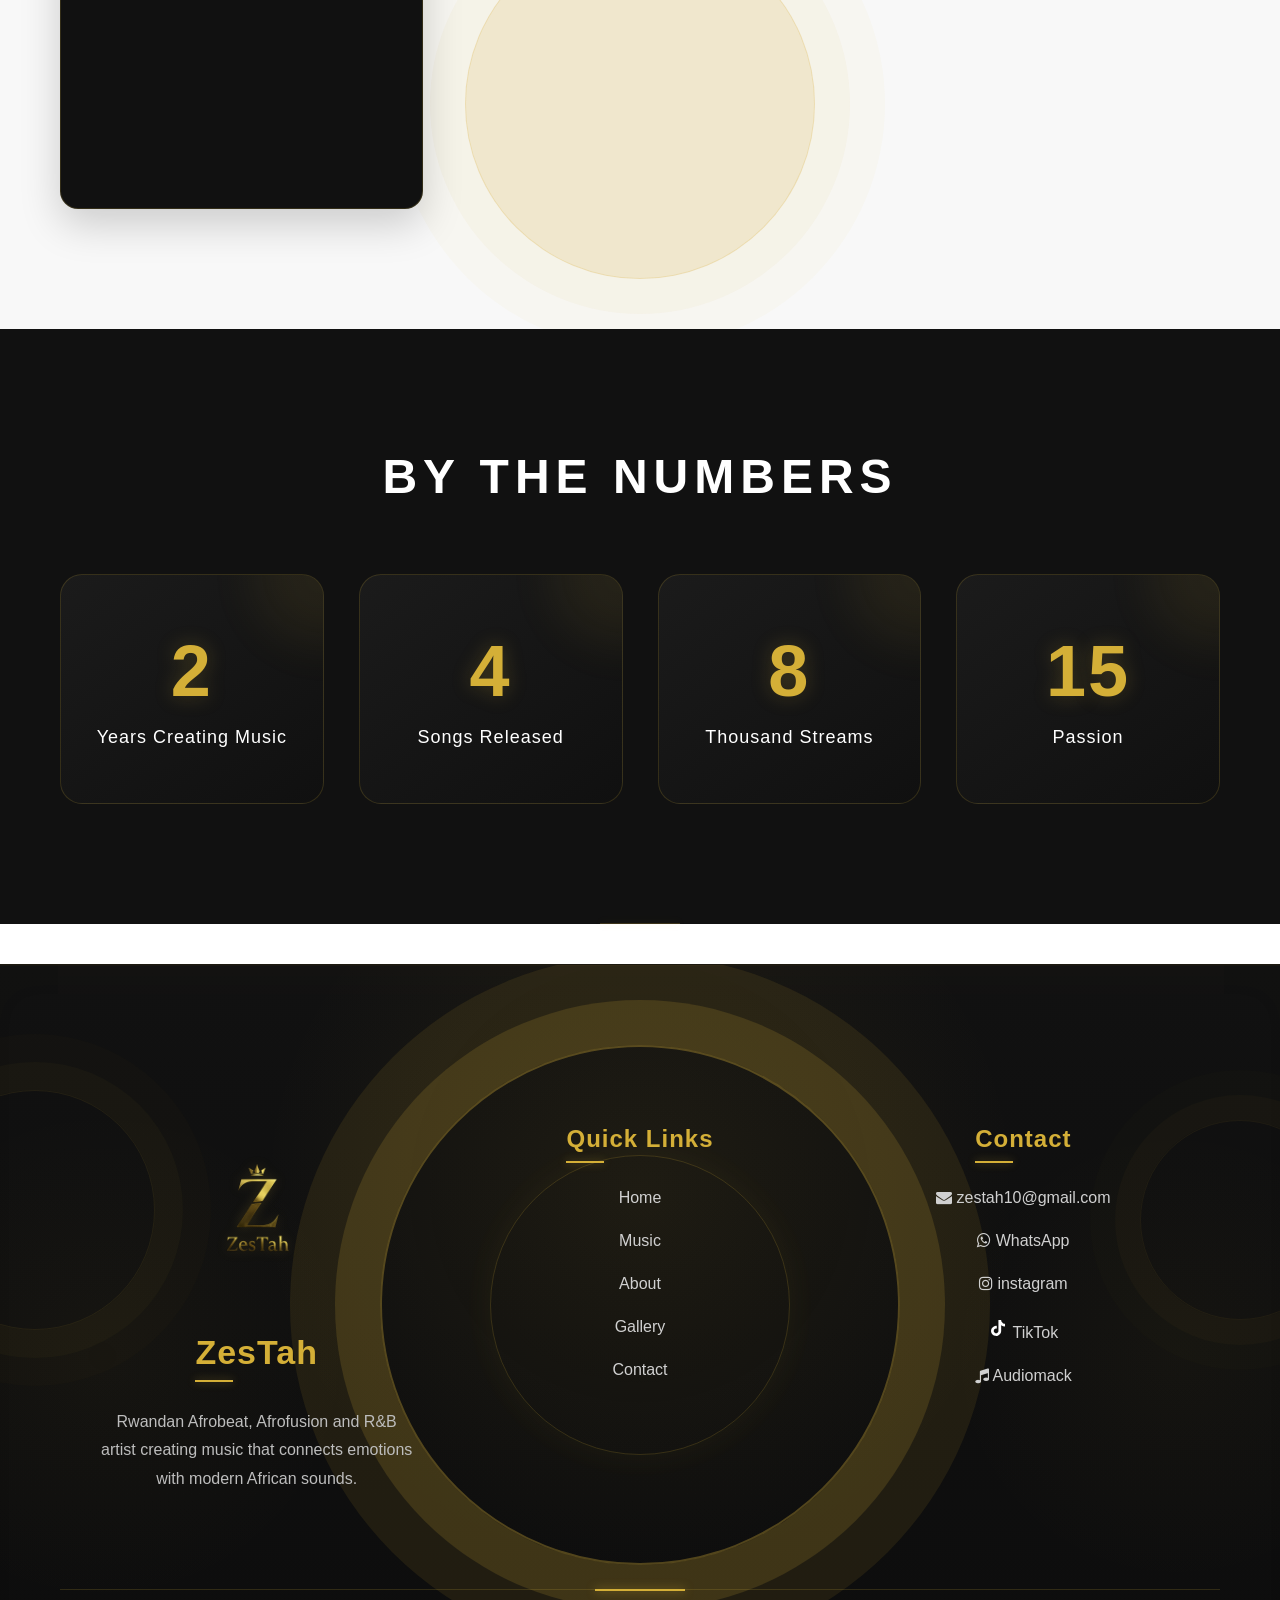
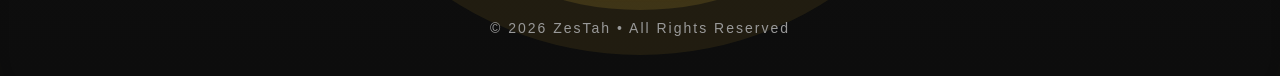
==== commit bf100964: "web css" ====
--- a/src/home/index.html
+++ b/src/home/index.html
@@ -165,6 +165,43 @@
         </div>
 
     </section>
+
+    <!-- STEP 13B — SECTION DIVIDER -->
+    <!-- STEP 13C — MUSIC WAVEFORM DIVIDER -->
+<div class="section-divider" aria-hidden="true">
+
+    <div class="waveform">
+        <i></i>
+        <i></i>
+        <i></i>
+        <i></i>
+        <i></i>
+        <i></i>
+        <i></i>
+        <i></i>
+        <i></i>
+        <i></i>
+        <i></i>
+        <i></i>
+        <i></i>
+        <i></i>
+        <i></i>
+        <i></i>
+        <i></i>
+        <i></i>
+    </div>
+
+    <span></span>
+
+    <i class="divider-dot left"></i>
+    <i class="divider-dot right"></i>
+<!-- STEP 13F — DIVIDER PARTICLES -->
+<i class="divider-particle particle-1"></i>
+<i class="divider-particle particle-2"></i>
+<i class="divider-particle particle-3"></i>
+<i class="divider-particle particle-4"></i>
+</div>
+
     <section id="streaming" class="hidden">
 
         <h2 class="section-title">STREAM EVERYWHERE</h2>
